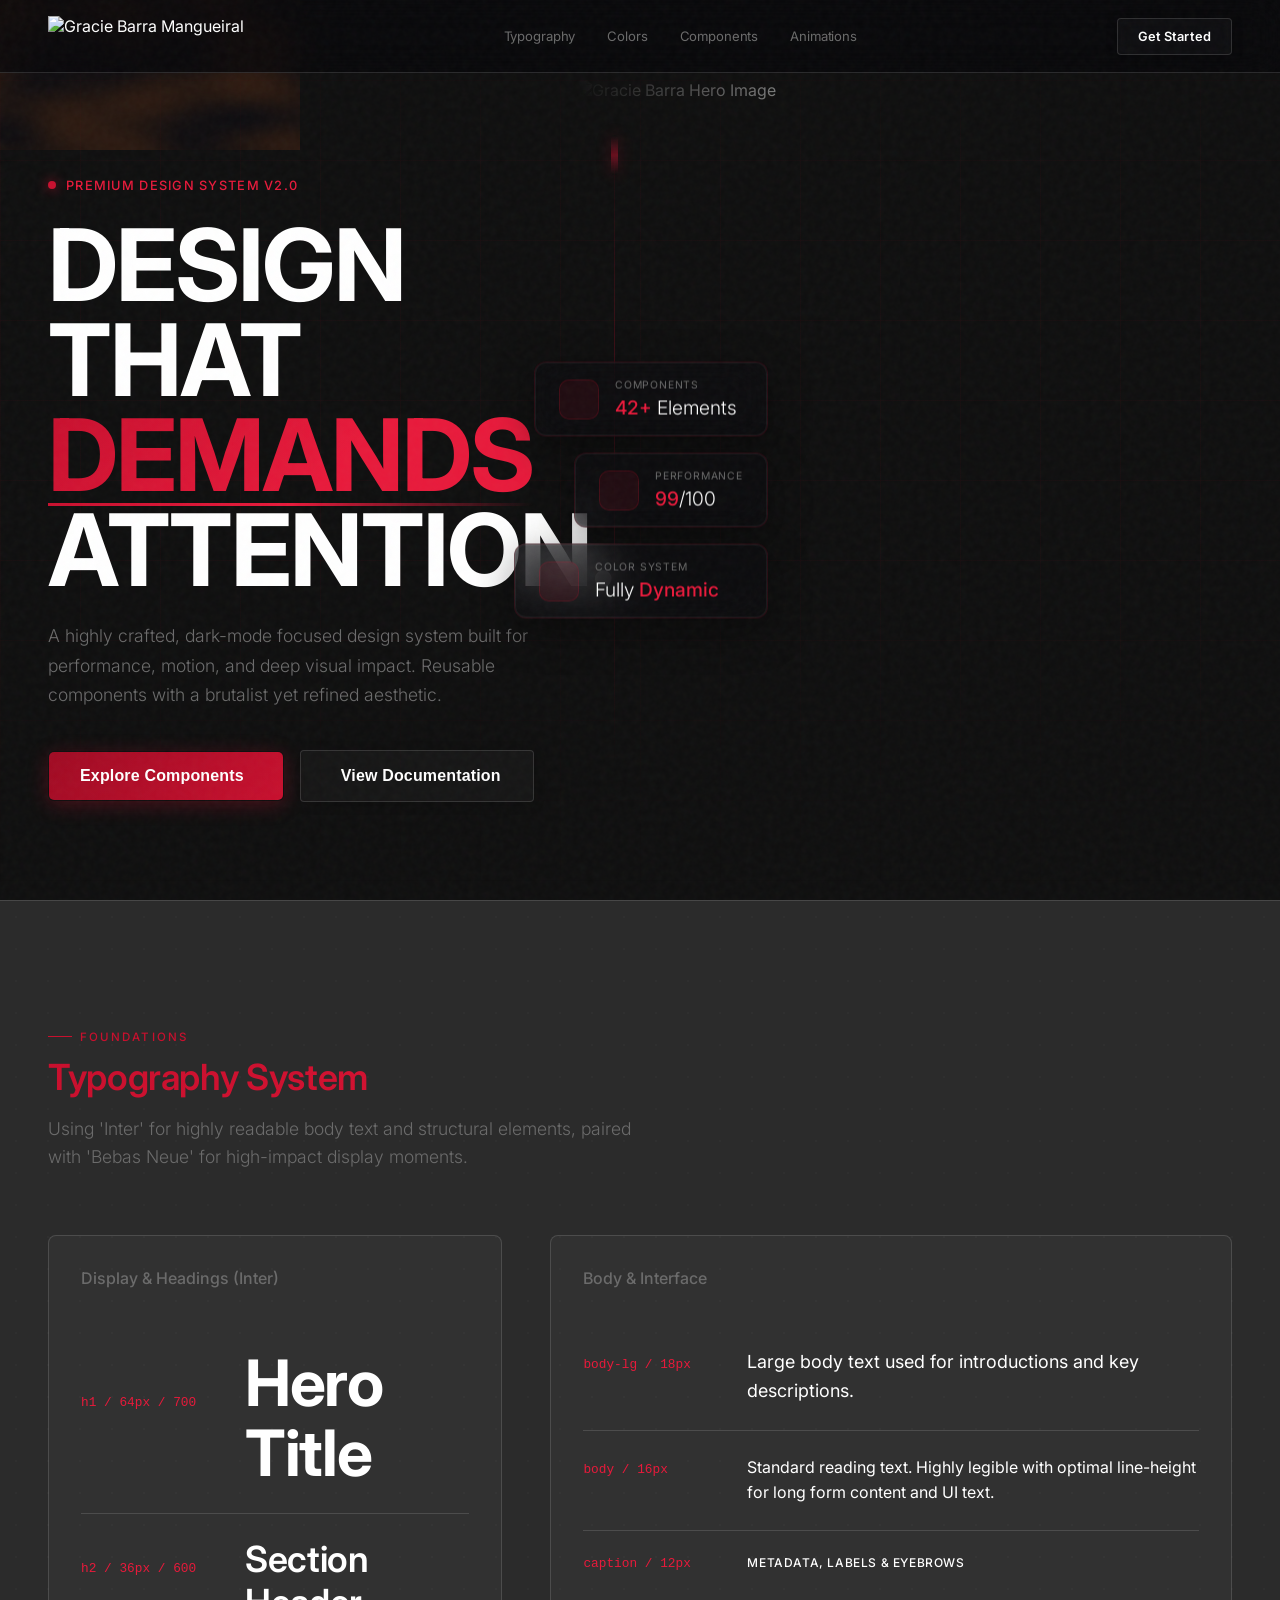
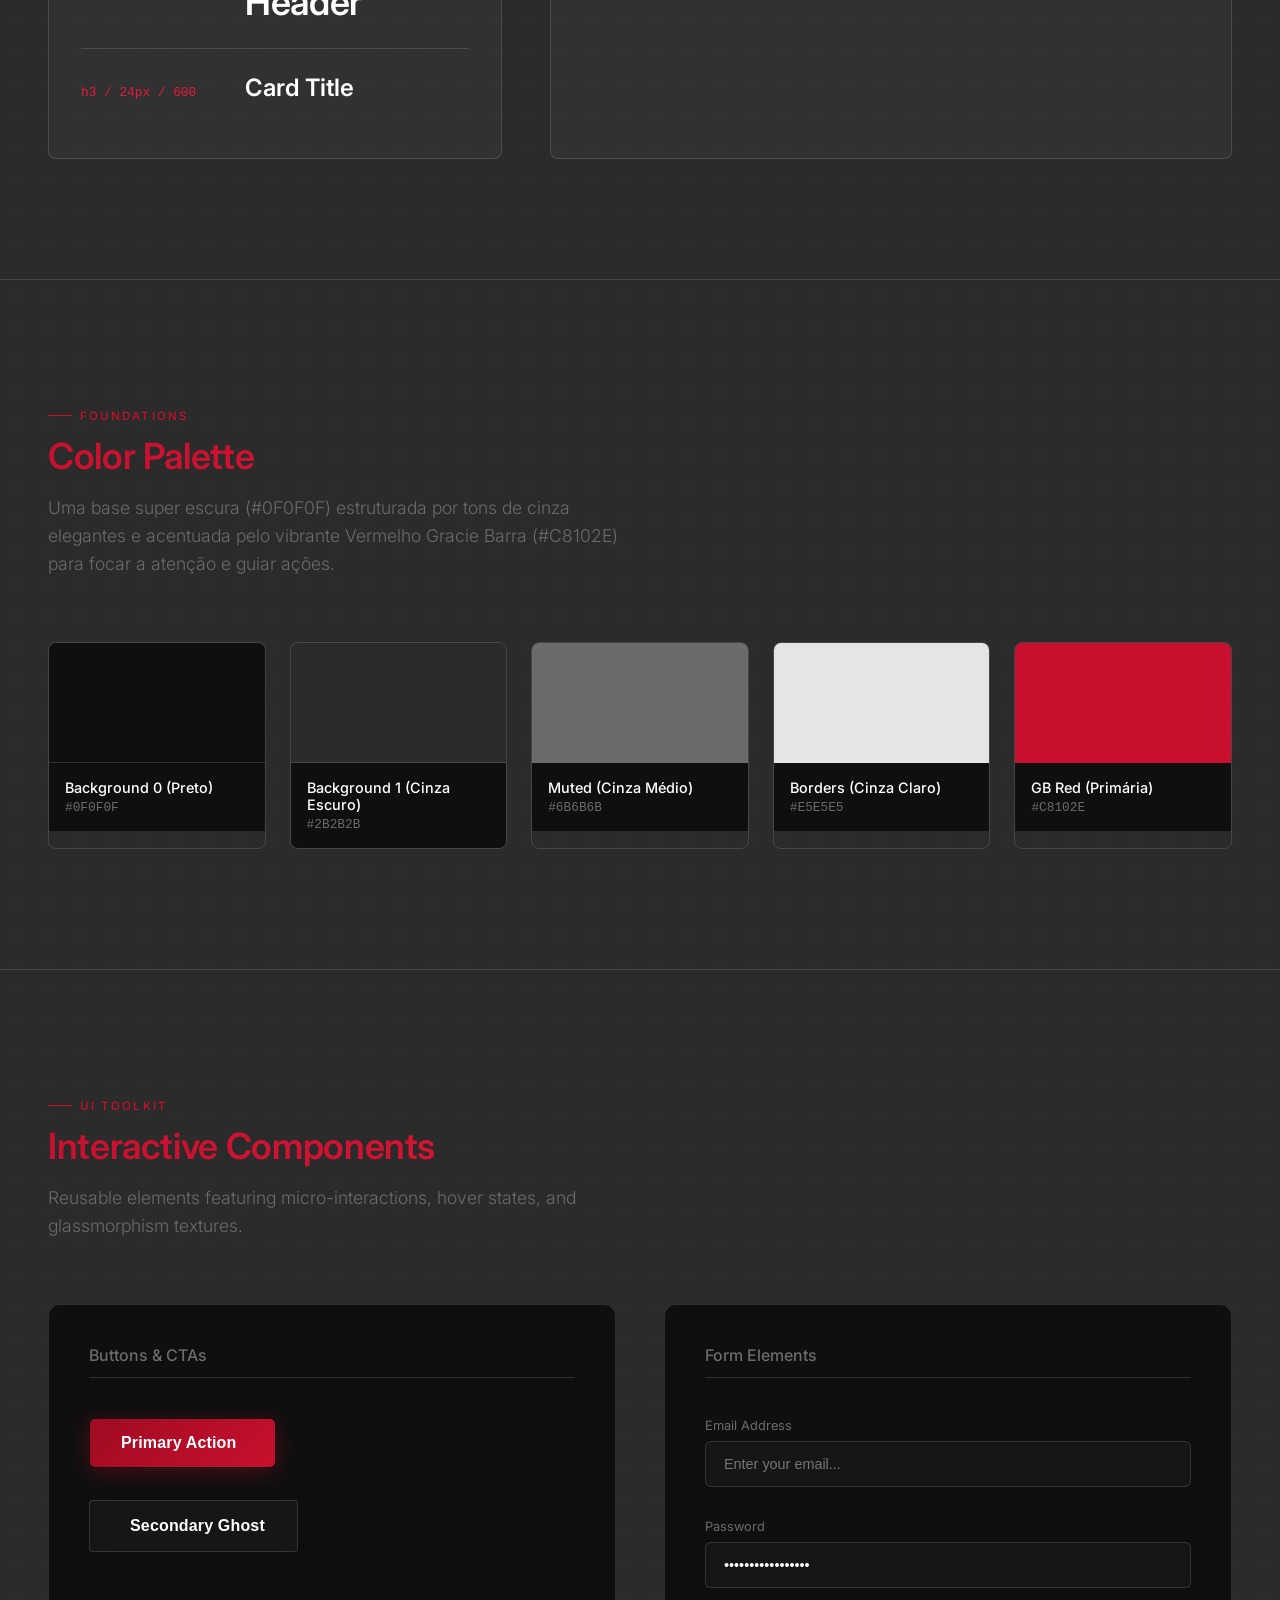
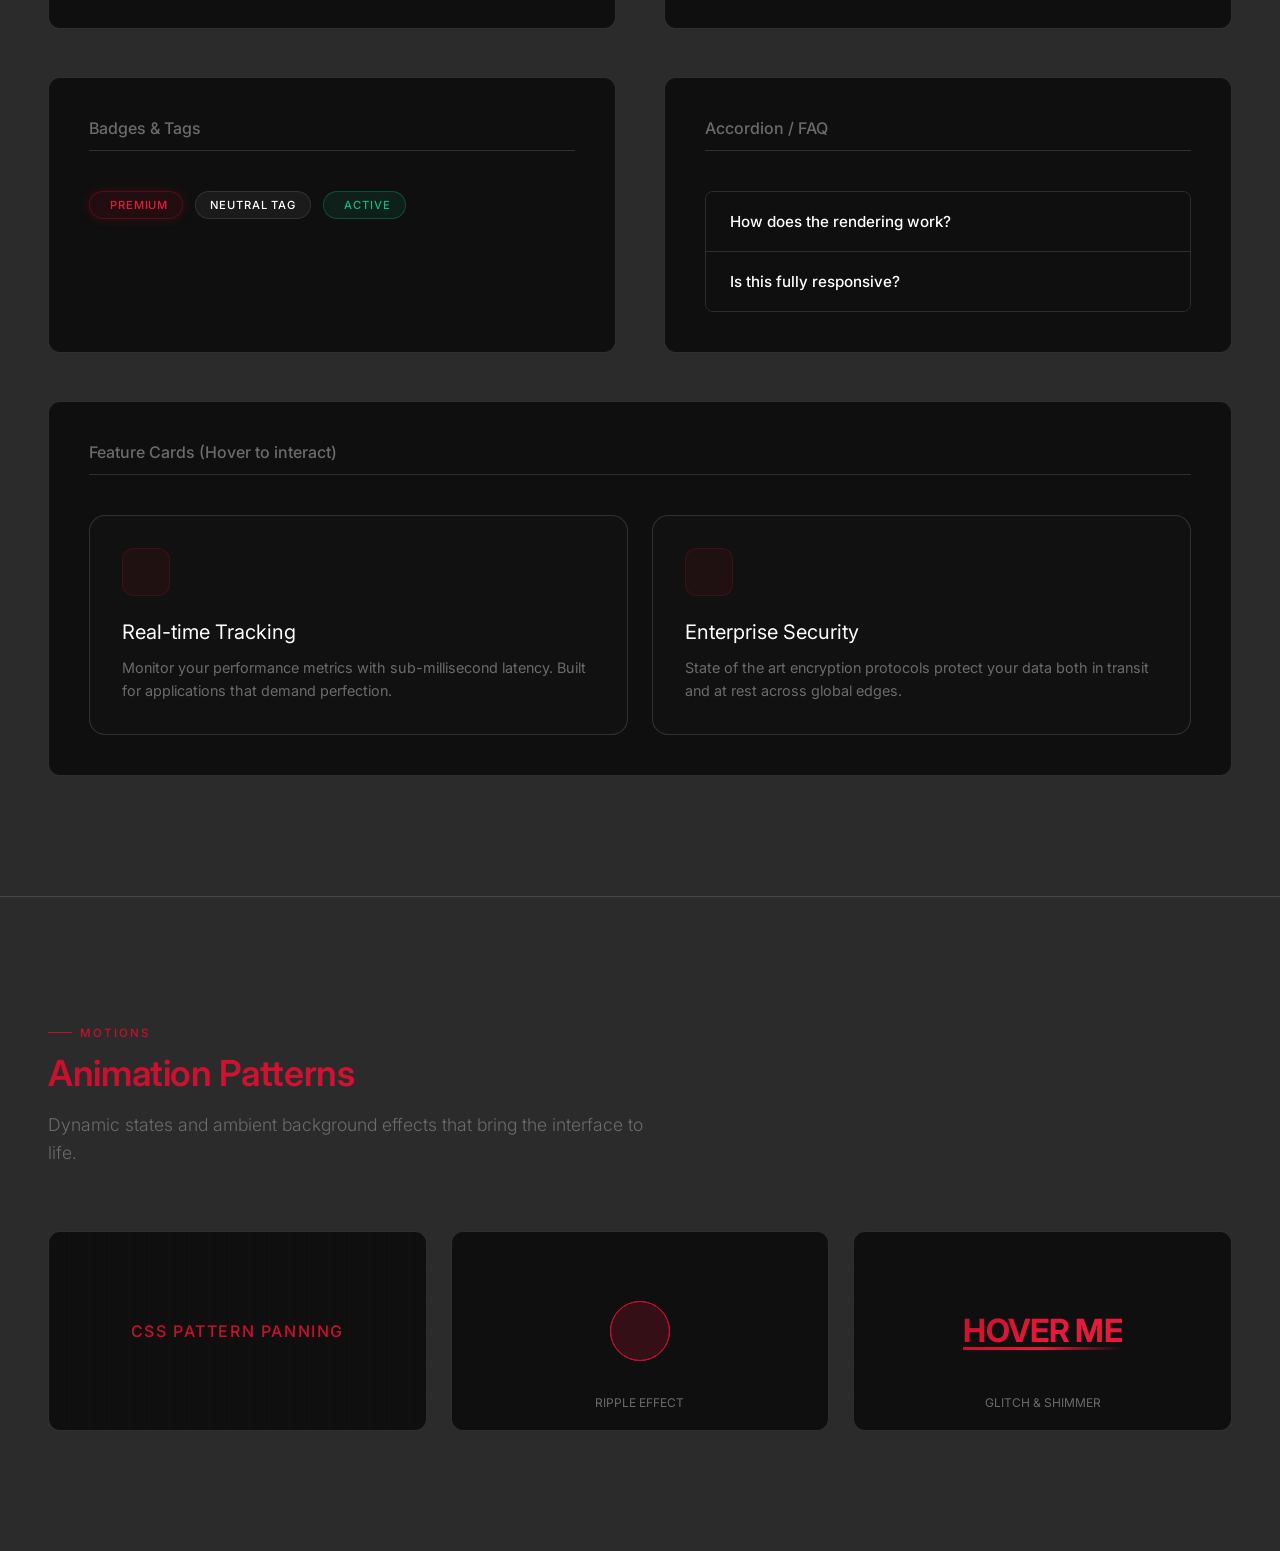
==== styleguide.html @ e34d4791 "subindo site gb" ====
<!DOCTYPE html>
<html lang="pt-BR">
<head>
  <meta charset="UTF-8">
  <meta name="viewport" content="width=device-width, initial-scale=1.0">
  <title>Aura Design System | Styleguide</title>
  
  <!-- Fonts -->
  <link rel="preconnect" href="https://fonts.googleapis.com">
  <link rel="preconnect" href="https://fonts.gstatic.com" crossorigin>
  <link href="https://fonts.googleapis.com/css2?family=Bebas+Neue&family=Inter:wght@200;300;400;500;600;700&display=swap" rel="stylesheet">
  
  <!-- Icons -->
  <script src="https://code.iconify.design/iconify-icon/1.0.7/iconify-icon.min.js"></script>

  <style>
    /* ─── Reset & Base ─────────────────────────────────────────── */
    *, *::before, *::after { box-sizing: border-box; margin: 0; padding: 0; }
    
    :root {
      /* Core Backgrounds */
      --bg-0: #0F0F0F;
      --bg-1: #2B2B2B;
      --bg-2: #1A1A1A;
      
      /* Primary Brand (Gracie Barra Red) */
      --primary: #C8102E;
      --primary-light: #E81A3B;
      --primary-dark: #A00B23;
      
      /* Accents */
      --blue: #3B82F6;
      --emerald: #10b981;
      --red: #C8102E;
      
      /* Typography */
      --text: #FFFFFF;
      --muted: #6B6B6B;
      
      /* UI Elements */
      --glass: rgba(255,255,255,0.03);
      --border-p: rgba(200,16,46,0.25);
      --border-s: rgba(229, 229, 229, 0.15);
      --grey-light: #E5E5E5;
    }

    html { scroll-behavior: smooth; }
    
    body {
      font-family: 'Inter', system-ui, -apple-system, sans-serif;
      background: var(--bg-0);
      color: var(--text);
      overflow-x: hidden;
      -webkit-font-smoothing: antialiased;
    }
    
    a { color: inherit; text-decoration: none; }
    ul { list-style: none; }
    img { display: block; max-width: 100%; }

    /* ─── Grain & Mesh Overlay ─────────────────────────────────────────── */
    body::before {
      content: '';
      position: fixed;
      inset: 0;
      pointer-events: none;
      z-index: 9999;
      opacity: 0.035;
      background-image: url("data:image/svg+xml,%3Csvg viewBox='0 0 200 200' xmlns='http://www.w3.org/2000/svg'%3E%3Cfilter id='noiseFilter'%3E%3CfeTurbulence type='fractalNoise' baseFrequency='0.65' numOctaves='3' stitchTiles='stitch'/%3E%3C/filter%3E%3Crect width='100%25' height='100%25' filter='url(%23noiseFilter)'/%3E%3C/svg%3E");
    }

    .mesh-bg {
      position: fixed;
      inset: 0;
      z-index: -1;
      background:
        radial-gradient(ellipse 80% 60% at 70% 40%, rgba(200,16,46,0.08) 0%, transparent 60%),
        radial-gradient(ellipse 60% 50% at 20% 70%, rgba(234,88,12,0.06) 0%, transparent 55%);
      background-size: 400% 400%;
      animation: meshDrift 25s ease-in-out infinite;
    }

    @keyframes meshDrift {
      0%   { background-position: 0% 50%, 100% 0%; }
      33%  { background-position: 50% 0%, 0% 100%; }
      66%  { background-position: 100% 50%, 50% 0%; }
      100% { background-position: 0% 50%, 100% 0%; }
    }

    /* ─── Scroll Reveal Animations ─────────────────────────────────────────── */
    @keyframes animationIn {
      0% { opacity: 0; transform: translateY(30px); filter: blur(10px); }
      100% { opacity: 1; transform: translateY(0); filter: blur(0px); }
    }
    @keyframes animationInLeft {
      0% { opacity: 0; transform: translateX(-40px); filter: blur(10px); }
      100% { opacity: 1; transform: translateX(0); filter: blur(0px); }
    }
    @keyframes animationInRight {
      0% { opacity: 0; transform: translateX(40px); filter: blur(10px); }
      100% { opacity: 1; transform: translateX(0); filter: blur(0px); }
    }

    .reveal { opacity: 0; }
    .reveal.visible { animation: animationIn 0.8s cubic-bezier(0.16, 1, 0.3, 1) forwards; }
    
    .reveal-left { opacity: 0; }
    .reveal-left.visible { animation: animationInLeft 0.8s cubic-bezier(0.16, 1, 0.3, 1) forwards; }
    
    .reveal-right { opacity: 0; }
    .reveal-right.visible { animation: animationInRight 0.8s cubic-bezier(0.16, 1, 0.3, 1) forwards; }

    .stagger-up .reveal-child { opacity: 0; }
    .stagger-up.visible .reveal-child { animation: animationIn 0.8s cubic-bezier(0.16, 1, 0.3, 1) forwards; }
    .stagger-up.visible .reveal-child:nth-child(1) { animation-delay: 0.1s; }
    .stagger-up.visible .reveal-child:nth-child(2) { animation-delay: 0.2s; }
    .stagger-up.visible .reveal-child:nth-child(3) { animation-delay: 0.3s; }
    .stagger-up.visible .reveal-child:nth-child(4) { animation-delay: 0.4s; }
    .stagger-up.visible .reveal-child:nth-child(5) { animation-delay: 0.5s; }

    /* ─── Typography Utils ────────────────────────────────────── */
    .text-grad {
      background: linear-gradient(135deg, var(--primary) 0%, var(--primary-light) 100%);
      -webkit-background-clip: text;
      -webkit-text-fill-color: transparent;
      background-clip: text;
    }
    
    .section-label {
      font-size: 0.72rem;
      letter-spacing: 0.18em;
      text-transform: uppercase;
      color: var(--primary);
      font-weight: 500;
      margin-bottom: 12px;
      display: inline-flex;
      align-items: center;
      gap: 8px;
    }
    
    .section-label::before {
      content: '';
      width: 24px;
      height: 1px;
      background: var(--primary);
    }

    /* ─── Navigation ────────────────────────────────────────────────────── */
    nav {
      position: fixed;
      top: 0; left: 0; right: 0;
      z-index: 1000;
      display: flex;
      align-items: center;
      justify-content: space-between;
      padding: 16px 48px;
      background: rgba(8,8,10,0.72);
      backdrop-filter: blur(16px);
      -webkit-backdrop-filter: blur(16px);
      border-bottom: 1px solid var(--border-s);
      transition: background 0.3s;
    }
    
    .nav-logo { display: inline-flex; align-items: center; gap: 8px; }
    .logo-text {
      font-family: 'Bebas Neue', sans-serif;
      font-weight: 400;
      letter-spacing: 0.12em;
      color: var(--text);
      line-height: 1;
      font-size: 1.5rem;
      position: relative;
    }
    .logo-text::after {
      content: '';
      position: absolute;
      bottom: -3px; left: 0;
      width: 100%; height: 2.5px;
      border-radius: 2px;
      background: linear-gradient(90deg, var(--primary), var(--primary-light));
    }
    
    .nav-links { display: flex; align-items: center; gap: 32px; }
    .nav-links a {
      font-size: 0.82rem; font-weight: 400; color: var(--muted);
      letter-spacing: -0.01em; transition: color 0.2s;
    }
    .nav-links a:hover { color: var(--text); }

    /* ─── Glitch Effect & Text Reveals ─────────────────────────────────────────── */
    @keyframes glitch-r {
      0%, 90%, 100% { text-shadow: none; }
      91% { text-shadow: -3px 0 rgba(200,16,46,0.9), 3px 0 rgba(200,16,46,0.7); }
      93% { text-shadow: 3px 0 rgba(200,16,46,0.9), -3px 0 rgba(200,16,46,0.7); }
      95% { text-shadow: -2px 0 rgba(232,26,59,0.8), 2px 0 rgba(234,88,12,0.8); }
      97% { text-shadow: none; }
    }
    .glitch-text:hover { animation: glitch-r 0.6s steps(1) forwards; }
    
    @keyframes textSlide {
      0% { transform: translateY(110%); opacity: 0; }
      100% { transform: translateY(0); opacity: 1; }
    }
    .text-clip-anim { overflow: hidden; display: inline-flex; flex-direction: column; }
    .text-clip-anim > span {
      display: inline-block;
      animation: textSlide 0.9s cubic-bezier(0.16, 1, 0.3, 1) forwards;
      opacity: 0;
    }
    .text-clip-anim > span:nth-child(1) { animation-delay: 0.1s; }
    .text-clip-anim > span:nth-child(2) { animation-delay: 0.2s; }
    .text-clip-anim > span:nth-child(3) { animation-delay: 0.3s; }


    /* ─── Hero Section ────────────────────────────────────────── */
    #hero {
      position: relative;
      height: 100vh;
      display: flex;
      flex-direction: column;
      overflow: hidden;
      padding-top: 80px;
    }

    .hero-grid-lines {
      position: absolute;
      inset: 0;
      z-index: 0;
      background-image:
        linear-gradient(rgba(200,16,46,0.04) 1px, transparent 1px),
        linear-gradient(90deg, rgba(200,16,46,0.04) 1px, transparent 1px);
      background-size: 80px 80px;
      mask-image: linear-gradient(to bottom, transparent 0%, black 20%, black 60%, transparent 100%);
      -webkit-mask-image: linear-gradient(to bottom, transparent 0%, black 20%, black 60%, transparent 100%);
    }

    .hero-accent-line {
      position: absolute;
      left: 48%; top: 15%; bottom: 15%;
      width: 1px; z-index: 1;
      background: linear-gradient(to bottom, transparent, rgba(200,16,46,0.4), rgba(232,26,59,0.2), transparent);
      opacity: 0.6;
    }
    .hero-accent-line::before {
      content: ''; position: absolute;
      top: 0; left: -3px; width: 7px; height: 40px;
      background: linear-gradient(to bottom, transparent, rgba(200,16,46,0.8), transparent);
      border-radius: 4px;
      animation: accentPulse 4s ease-in-out infinite;
      box-shadow: 0 0 16px rgba(200,16,46,0.4);
    }
    @keyframes accentPulse {
      0%, 100% { top: 0%; opacity: 0; }
      10%, 90% { opacity: 1; }
      100% { top: 100%; opacity: 0; }
    }

    .hero-split {
      position: relative; z-index: 1;
      flex: 1; display: flex;
      align-items: center; justify-content: space-between;
      padding: 0 48px;
    }

    .hero-left {
      max-width: 50%;
      display: flex; flex-direction: column;
      gap: 24px;
    }

    .hero-eyebrow {
      display: flex; align-items: center; gap: 10px;
      font-size: 0.8rem; color: var(--primary-light);
      letter-spacing: 0.1em; text-transform: uppercase;
      font-weight: 500;
    }
    
    .pulse-dot {
      width: 8px; height: 8px; border-radius: 50%;
      background: var(--primary);
      box-shadow: 0 0 12px rgba(200,16,46,0.8);
      animation: pulse-dot-anim 2s ease-in-out infinite;
    }
    @keyframes pulse-dot-anim {
      0%, 100% { box-shadow: 0 0 8px rgba(200,16,46,0.6); transform: scale(1); }
      50% { box-shadow: 0 0 20px rgba(200,16,46,1); transform: scale(1.2); }
    }

    .hero-headline {
      font-size: clamp(64px, 8vw, 100px);
      font-weight: 700; letter-spacing: -0.02em;
      line-height: 0.95; text-transform: uppercase;
    }
    
    .hero-headline .highlight {
      display: inline-block;
      position: relative;
      background: linear-gradient(135deg, var(--primary) 0%, var(--primary-light) 60%, var(--primary-light) 100%);
      -webkit-background-clip: text; -webkit-text-fill-color: transparent;
    }
    
    .hero-headline .highlight::after {
      content: ''; position: absolute;
      bottom: -4px; left: 0; width: 100%; height: 3px;
      background: linear-gradient(90deg, var(--primary), var(--primary-light), transparent);
      animation: underlineShimmer 3s ease-in-out infinite;
    }
    
    @keyframes underlineShimmer {
      0%, 100% { opacity: 0.4; transform: scaleX(0.7); transform-origin: left; }
      50% { opacity: 1; transform: scaleX(1); transform-origin: left; }
    }

    .hero-desc {
      font-size: 1.1rem; line-height: 1.7; color: var(--muted);
      font-weight: 300; max-width: 480px;
    }

    .hero-actions { display: flex; align-items: center; gap: 16px; margin-top: 16px; }

    /* ─── Buttons ────────────────────────────────────────── */
    @keyframes spin { 100% { transform: translate(-50%, -50%) rotate(360deg); } }
    
    .btn-primary {
      position: relative; display: inline-flex; align-items: center; gap: 8px;
      padding: 16px 32px; font-size: 16px; font-weight: 600;
      letter-spacing: 0.01em; cursor: pointer; border: none; color: #fff;
      background: transparent;
      overflow: hidden; border-radius: 6px;
      box-shadow: 0 4px 20px rgba(200,16,46,0.3);
      transition: box-shadow 0.3s, transform 0.3s;
      z-index: 1;
    }
    .btn-primary::before {
      content: ''; position: absolute; left: 50%; top: 50%;
      width: 300%; height: 300%;
      background: conic-gradient(from 0deg, transparent 0 340deg, var(--text) 360deg);
      animation: spin 2s linear infinite;
      transform-origin: center;
      transform: translate(-50%, -50%);
      z-index: -2;
      opacity: 0; transition: opacity 0.3s;
    }
    .btn-primary::after {
      content: ''; position: absolute; inset: 1px;
      background: linear-gradient(135deg, var(--primary-dark), var(--primary));
      border-radius: 5px; z-index: -1;
    }
    .btn-primary:hover {
      box-shadow: 0 8px 32px rgba(200,16,46,0.45), 0 0 0 1px rgba(232,26,59,0.3);
      transform: translateY(-2px);
    }
    .btn-primary:hover::before { opacity: 0.8; }
    
    .btn-primary .btn-text { position: relative; z-index: 1; }
    .btn-primary:hover .btn-text { animation: glitch-r 0.5s steps(1) forwards; }
    
    .btn-primary iconify-icon { position: relative; z-index: 1; transition: transform 0.3s; }
    .btn-primary:hover iconify-icon { transform: translateX(4px); }

    .btn-ghost {
      display: inline-flex; align-items: center; gap: 8px;
      padding: 16px 32px; font-size: 16px; font-weight: 600;
      letter-spacing: 0.01em; color: var(--text); background: rgba(255,255,255,0.03);
      border: 1px solid var(--border-s); border-radius: 4px;
      cursor: pointer; transition: all 0.3s;
      backdrop-filter: blur(8px); -webkit-backdrop-filter: blur(8px);
      box-shadow: 0 2px 12px rgba(0,0,0,0.2);
    }
    .btn-ghost:hover {
      color: var(--text); border-color: rgba(200,16,46,0.3);
      box-shadow: 0 4px 24px rgba(200,16,46,0.1), 0 0 0 1px rgba(200,16,46,0.1);
      background: rgba(200,16,46,0.05);
      transform: translateY(-2px);
    }

    /* ─── Hero Visuals ────────────────────────────────────────── */
    .hero-right {
      position: absolute; right: 0; top: 0; bottom: 0;
      width: 55%; z-index: 0;
      mask-image: linear-gradient(to right, transparent 0%, black 40%);
      -webkit-mask-image: linear-gradient(to right, transparent 0%, black 40%);
    }
    .hero-right img {
      width: 100%; height: 100%; object-fit: cover;
      filter: saturate(0.8) contrast(1.1) brightness(0.9);
      opacity: 0.7;
    }

    .hero-float-metrics {
      position: absolute; z-index: 2; right: 40%; top: 50%;
      transform: translateY(-50%); display: flex; flex-direction: column; gap: 16px;
    }

    .hero-metric {
      padding: 16px 24px;
      background: rgba(12,12,16,0.6);
      backdrop-filter: blur(24px); -webkit-backdrop-filter: blur(24px);
      border: 1px solid rgba(200,16,46,0.15); border-radius: 12px;
      display: flex; align-items: center; gap: 16px;
      box-shadow: 0 12px 40px rgba(0,0,0,0.4), inset 0 0 0 1px rgba(255,255,255,0.05);
      animation: floatMetric 6s ease-in-out infinite;
    }
    .hero-metric:nth-child(2) { animation-delay: -2s; margin-left: 40px; }
    .hero-metric:nth-child(3) { animation-delay: -4s; margin-left: -20px; }

    @keyframes floatMetric {
      0%, 100% { transform: translateY(0); }
      50% { transform: translateY(-10px); }
    }

    .hero-metric-icon {
      width: 40px; height: 40px; border-radius: 10px;
      background: rgba(200,16,46,0.1); border: 1px solid rgba(200,16,46,0.2);
      display: flex; align-items: center; justify-content: center;
      color: var(--primary); font-size: 20px;
    }
    .hero-metric-label {
      font-size: 0.65rem; color: var(--muted);
      letter-spacing: 0.08em; text-transform: uppercase; margin-bottom: 4px;
    }
    .hero-metric-value { font-size: 1.2rem; font-weight: 300; color: var(--text); }
    .hero-metric-value span { color: var(--primary-light); font-weight: 500; }

    /* ─── Generic Sections ────────────────────────────────────────── */
    .sg-section {
      padding: 120px 48px;
      position: relative;
      border-top: 1px solid var(--border-s);
      background: var(--bg-1);
    }
    
    .sg-section::before {
      content: ''; position: absolute; inset: 0;
      background-image: radial-gradient(circle, rgba(255,255,255,0.02) 1px, transparent 1px);
      background-size: 32px 32px; pointer-events: none;
    }

    .sg-section-header { margin-bottom: 64px; }
    .sg-title {
      font-size: clamp(28px, 4vw, 36px); font-weight: 600;
      letter-spacing: -0.01em; line-height: 1.2; margin-bottom: 16px;
    }
    .sg-desc {
      font-size: 1.1rem; color: var(--muted); font-weight: 300;
      max-width: 600px; line-height: 1.6;
    }

    /* ─── Typography ────────────────────────────────────────── */
    .typo-grid {
      display: grid; grid-template-columns: 1fr 1.5fr; gap: 48px;
    }
    .typo-sample {
      padding: 32px; background: var(--glass);
      border: 1px solid var(--border-s); border-radius: 8px;
    }
    .typo-row {
      display: flex; align-items: baseline; gap: 24px;
      padding: 24px 0; border-bottom: 1px solid var(--border-s);
    }
    .typo-row:last-child { border-bottom: none; }
    .typo-label {
      font-family: monospace; font-size: 0.8rem;
      color: var(--primary-light); width: 140px; flex-shrink: 0;
    }
    .typo-value.h1 { font-size: 64px; font-weight: 700; letter-spacing: -0.02em; line-height: 1.1; }
    .typo-value.h2 { font-size: 36px; font-weight: 600; letter-spacing: -0.01em; line-height: 1.2; }
    .typo-value.h3 { font-size: 24px; font-weight: 600; }
    .typo-value.body-lg { font-size: 18px; font-weight: 400; line-height: 1.6; }
    .typo-value.body { font-size: 16px; font-weight: 400; line-height: 1.6; }
    .typo-value.caption { font-size: 12px; font-weight: 500; letter-spacing: 0.05em; text-transform: uppercase; }

    /* ─── Color System ────────────────────────────────────────── */
    .color-grid {
      display: grid; grid-template-columns: repeat(auto-fit, minmax(200px, 1fr)); gap: 24px;
    }
    .color-card {
      border-radius: 8px; overflow: hidden; border: 1px solid var(--border-s);
      transition: transform 0.3s, box-shadow 0.3s;
    }
    .color-card:hover { transform: translateY(-5px); box-shadow: 0 12px 30px rgba(0,0,0,0.5); }
    
    .color-swatch { height: 120px; width: 100%; position: relative; }
    .color-info { padding: 16px; background: var(--bg-0); }
    .color-name { font-weight: 500; font-size: 0.9rem; margin-bottom: 4px; }
    .color-hex { font-family: monospace; font-size: 0.8rem; color: var(--muted); }
    
    .swatch-primary { background: var(--primary); }
    .swatch-primary-light { background: var(--primary-light); }
    .swatch-primary-light { background: var(--primary-light); }
    .swatch-bg0 { background: var(--bg-0); border-bottom: 1px solid var(--border-s); }
    .swatch-bg1 { background: var(--bg-1); border-bottom: 1px solid var(--border-s); }
    .swatch-muted { background: var(--muted); }

    /* ─── UI Components ────────────────────────────────────────── */
    .comp-grid {
      display: grid; grid-template-columns: 1fr 1fr; gap: 48px;
    }
    .comp-box {
      padding: 40px; background: var(--bg-0);
      border: 1px solid var(--border-s); border-radius: 12px;
      display: flex; flex-direction: column; gap: 32px;
      align-items: flex-start;
      box-shadow: inset 0 0 60px rgba(255,255,255,0.01);
    }
    
    .comp-title {
      font-size: 1rem; font-weight: 500; color: var(--muted);
      border-bottom: 1px solid var(--border-s); padding-bottom: 12px;
      width: 100%; margin-bottom: 8px;
    }

    /* Form Inputs */
    .input-group { width: 100%; display: flex; flex-direction: column; gap: 8px; }
    .input-label { font-size: 0.8rem; color: var(--muted); }
    .input-field {
      width: 100%; padding: 14px 18px; font-size: 0.9rem;
      background: rgba(255,255,255,0.03); border: 1px solid var(--border-s);
      color: var(--text); border-radius: 6px; outline: none; transition: all 0.3s;
    }
    .input-field:focus {
      border-color: rgba(200,16,46,0.5);
      box-shadow: 0 0 0 3px rgba(200,16,46,0.15);
      background: rgba(255,255,255,0.06);
    }

    /* Badges */
    .badges-row { display: flex; gap: 12px; flex-wrap: wrap; }
    .badge {
      display: inline-flex; align-items: center; gap: 6px;
      font-size: 0.7rem; font-weight: 500; letter-spacing: 0.08em;
      text-transform: uppercase; padding: 6px 14px; border-radius: 999px;
      backdrop-filter: blur(8px); -webkit-backdrop-filter: blur(8px);
    }
    .badge-primary {
      color: var(--primary-light); background: rgba(200,16,46,0.1);
      border: 1px solid rgba(200,16,46,0.3);
      box-shadow: 0 0 12px rgba(200,16,46,0.2);
    }
    .badge-secondary {
      color: var(--text); background: rgba(255,255,255,0.05);
      border: 1px solid rgba(255,255,255,0.1);
    }
    .badge-success {
      color: var(--emerald); background: rgba(16,185,129,0.1);
      border: 1px solid rgba(16,185,129,0.3);
    }

    /* Cards - Flashlight Effect */
    .feature-card {
      padding: 32px; background: rgba(255, 255, 255, 0.01);
      border: 1px solid var(--border-s); border-radius: 16px;
      transition: all 0.4s cubic-bezier(0.4, 0, 0.2, 1);
      position: relative; overflow: hidden; width: 100%;
    }
    .feature-card::before {
      content: ''; position: absolute; inset: 0;
      background: radial-gradient(
        600px circle at var(--mouse-x, 50%) var(--mouse-y, 50%),
        rgba(200, 16, 46, 0.12),
        transparent 40%
      );
      opacity: 0; transition: opacity 0.5s; pointer-events: none; z-index: 0;
    }
    .feature-card:hover {
      transform: translateY(-4px); border-color: rgba(200,16,46,0.3);
      box-shadow: 0 16px 40px rgba(0,0,0,0.3), 0 0 0 1px rgba(200,16,46,0.1);
    }
    .feature-card:hover::before { opacity: 1; }
    
    .feature-icon {
      width: 48px; height: 48px; border-radius: 12px;
      background: rgba(200,16,46,0.08); border: 1px solid rgba(200,16,46,0.2);
      display: flex; align-items: center; justify-content: center;
      color: var(--primary); font-size: 24px; margin-bottom: 24px;
      position: relative; z-index: 1;
    }
    .feature-card h3 { font-size: 1.25rem; font-weight: 400; margin-bottom: 12px; position: relative; z-index: 1;}
    .feature-card p { font-size: 0.9rem; color: var(--muted); line-height: 1.6; position: relative; z-index: 1;}

    /* Modals / Accordions */
    .accordion { width: 100%; border: 1px solid var(--border-s); border-radius: 8px; overflow: hidden; }
    .acc-item { border-bottom: 1px solid var(--border-s); background: var(--bg-0); transition: background 0.3s; }
    .acc-item:last-child { border-bottom: none; }
    .acc-header {
      padding: 20px 24px; display: flex; justify-content: space-between; align-items: center;
      cursor: pointer; font-weight: 500; font-size: 0.95rem; user-select: none;
    }
    .acc-header:hover { background: rgba(255,255,255,0.02); }
    .acc-icon { color: var(--primary); transition: transform 0.3s; }
    .acc-item.open .acc-icon { transform: rotate(180deg); }
    .acc-content {
      max-height: 0; overflow: hidden; transition: max-height 0.4s ease;
      background: rgba(255,255,255,0.01);
    }
    .acc-item.open .acc-content { max-height: 200px; }
    .acc-inner { padding: 0 24px 24px; font-size: 0.85rem; color: var(--muted); line-height: 1.6; }

    /* Interactive Backgrounds & Animations Block */
    .anim-showcase {
      display: grid; grid-template-columns: repeat(auto-fit, minmax(250px, 1fr)); gap: 24px;
    }
    .anim-box {
      height: 200px; border-radius: 12px; border: 1px solid var(--border-s);
      display: flex; align-items: center; justify-content: center; flex-direction: column; gap: 16px;
      position: relative; overflow: hidden; background: var(--bg-0);
    }
    
    .bg-wave {
      background-image: repeating-linear-gradient(90deg, rgba(200,16,46,0.05) 0px, rgba(200,16,46,0.05) 1px, transparent 1px, transparent 20px);
      background-size: 40px 100%;
      animation: panLeft 4s linear infinite;
    }
    @keyframes panLeft { from { background-position: 0 0; } to { background-position: -40px 0; } }

    .pulse-ring {
      width: 60px; height: 60px; border-radius: 50%;
      background: rgba(200,16,46,0.2);
      position: relative;
    }
    .pulse-ring::before, .pulse-ring::after {
      content: ''; position: absolute; inset: 0; border-radius: 50%;
      border: 1px solid var(--primary); animation: ripple 2s linear infinite;
    }
    .pulse-ring::after { animation-delay: 1s; }
    
    @keyframes ripple {
      0% { transform: scale(1); opacity: 1; }
      100% { transform: scale(2.5); opacity: 0; }
    }

  </style>
</head>
<body>

  <div class="mesh-bg"></div>

  <!-- ─── NAVIGATION ─── -->
  <nav id="main-nav">
    <a href="#">
      <img src="assets/img/logo-svg.svg" alt="Gracie Barra Mangueiral" style="height: 40px; width: auto;">
    </a>
    <div class="nav-links">
      <a href="#typography">Typography</a>
      <a href="#colors">Colors</a>
      <a href="#components">Components</a>
      <a href="#animations">Animations</a>
    </div>
    <div class="nav-cta">
      <a class="btn-ghost" style="padding: 10px 20px; font-size: 0.8rem;" href="#download">Get Started</a>
    </div>
  </nav>

  <!-- ─── HERO SECTION (PRIMEIRA DOBRA) ─── -->
  <section id="hero">
    <canvas id="hero-webgl" style="position: absolute; inset: 0; pointer-events: none; z-index:0;"></canvas>
    <div class="hero-grid-lines"></div>
    <div class="hero-accent-line"></div>
    
    <div class="hero-split">
      <div class="hero-left stagger-up reveal">
        <div class="hero-eyebrow reveal-child">
          <div class="pulse-dot"></div>
          Premium Design System v2.0
        </div>
        
        <h1 class="hero-headline reveal-child text-clip-anim">
          <span>Design that</span>
          <span><span class="highlight glitch-text">Demands</span></span>
          <span>Attention.</span>
        </h1>
        
        <p class="hero-desc reveal-child">
          A highly crafted, dark-mode focused design system built for performance, motion, and deep visual impact. Reusable components with a brutalist yet refined aesthetic.
        </p>
        
        <div class="hero-actions reveal-child">
          <button class="btn-primary">
            <span class="btn-text">Explore Components</span>
            <iconify-icon icon="lucide:arrow-right"></iconify-icon>
          </button>
          <button class="btn-ghost">
            <iconify-icon icon="lucide:github"></iconify-icon>
            View Documentation
          </button>
        </div>
      </div>

      <div class="hero-right reveal-right">
        <!-- Imagem abstrata dark mode / tech -->
        <img src="assets/img/img-mulher-jj.png" alt="Gracie Barra Hero Image">
      </div>

      <!-- Floating HUD Metrics -->
      <div class="hero-float-metrics">
        <div class="hero-metric">
          <div class="hero-metric-icon"><iconify-icon icon="lucide:layers"></iconify-icon></div>
          <div>
            <div class="hero-metric-label">Components</div>
            <div class="hero-metric-value"><span>42+</span> Elements</div>
          </div>
        </div>
        <div class="hero-metric">
          <div class="hero-metric-icon"><iconify-icon icon="lucide:zap"></iconify-icon></div>
          <div>
            <div class="hero-metric-label">Performance</div>
            <div class="hero-metric-value"><span>99</span>/100</div>
          </div>
        </div>
        <div class="hero-metric">
          <div class="hero-metric-icon"><iconify-icon icon="lucide:palette"></iconify-icon></div>
          <div>
            <div class="hero-metric-label">Color System</div>
            <div class="hero-metric-value">Fully <span>Dynamic</span></div>
          </div>
        </div>
      </div>
    </div>
  </section>

  <!-- ─── TYPOGRAPHY ─── -->
  <section id="typography" class="sg-section">
    <div class="sg-section-header reveal">
      <span class="section-label">Foundations</span>
      <h2 class="sg-title text-grad">Typography System</h2>
      <p class="sg-desc">Using 'Inter' for highly readable body text and structural elements, paired with 'Bebas Neue' for high-impact display moments.</p>
    </div>

    <div class="typo-grid stagger-up reveal">
      <div class="typo-sample reveal-child">
        <h3 class="comp-title" style="border:none; margin-bottom: 24px;">Display & Headings (Inter)</h3>
        
        <div class="typo-row">
          <span class="typo-label">h1 / 64px / 700</span>
          <span class="typo-value h1">Hero Title</span>
        </div>
        <div class="typo-row">
          <span class="typo-label">h2 / 36px / 600</span>
          <span class="typo-value h2">Section Header</span>
        </div>
        <div class="typo-row">
          <span class="typo-label">h3 / 24px / 600</span>
          <span class="typo-value h3">Card Title</span>
        </div>
      </div>

      <div class="typo-sample reveal-child">
        <h3 class="comp-title" style="border:none; margin-bottom: 24px;">Body & Interface</h3>
        
        <div class="typo-row">
          <span class="typo-label">body-lg / 18px</span>
          <span class="typo-value body-lg">Large body text used for introductions and key descriptions.</span>
        </div>
        <div class="typo-row">
          <span class="typo-label">body / 16px</span>
          <span class="typo-value body">Standard reading text. Highly legible with optimal line-height for long form content and UI text.</span>
        </div>
        <div class="typo-row">
          <span class="typo-label">caption / 12px</span>
          <span class="typo-value caption">Metadata, Labels & Eyebrows</span>
        </div>
      </div>
    </div>
  </section>

  <!-- ─── COLORS ─── -->
  <section id="colors" class="sg-section">
    <div class="sg-section-header reveal">
      <span class="section-label">Foundations</span>
      <h2 class="sg-title text-grad">Color Palette</h2>
      <p class="sg-desc">Uma base super escura (#0F0F0F) estruturada por tons de cinza elegantes e acentuada pelo vibrante Vermelho Gracie Barra (#C8102E) para focar a atenção e guiar ações.</p>
    </div>

        <div class="color-grid stagger-up reveal">
      <div class="color-card reveal-child">
        <div class="color-swatch swatch-bg0"></div>
        <div class="color-info">
          <div class="color-name">Background 0 (Preto)</div>
          <div class="color-hex">#0F0F0F</div>
        </div>
      </div>
      <div class="color-card reveal-child">
        <div class="color-swatch swatch-bg1"></div>
        <div class="color-info">
          <div class="color-name">Background 1 (Cinza Escuro)</div>
          <div class="color-hex">#2B2B2B</div>
        </div>
      </div>
      <div class="color-card reveal-child">
        <div class="color-swatch swatch-muted"></div>
        <div class="color-info">
          <div class="color-name">Muted (Cinza Médio)</div>
          <div class="color-hex">#6B6B6B</div>
        </div>
      </div>
      <div class="color-card reveal-child">
        <div class="color-swatch" style="background: var(--grey-light);"></div>
        <div class="color-info">
          <div class="color-name">Borders (Cinza Claro)</div>
          <div class="color-hex">#E5E5E5</div>
        </div>
      </div>
      <div class="color-card reveal-child">
        <div class="color-swatch swatch-primary"></div>
        <div class="color-info">
          <div class="color-name">GB Red (Primária)</div>
          <div class="color-hex">#C8102E</div>
        </div>
      </div>
    </div>
  </section>

  <!-- ─── COMPONENTS ─── -->
  <section id="components" class="sg-section">
    <div class="sg-section-header reveal">
      <span class="section-label">UI Toolkit</span>
      <h2 class="sg-title text-grad">Interactive Components</h2>
      <p class="sg-desc">Reusable elements featuring micro-interactions, hover states, and glassmorphism textures.</p>
    </div>

    <div class="comp-grid stagger-up reveal">
      <!-- Buttons -->
      <div class="comp-box reveal-child">
        <div class="comp-title">Buttons & CTAs</div>
        <button class="btn-primary">
          <span class="btn-text">Primary Action</span>
          <iconify-icon icon="lucide:zap"></iconify-icon>
        </button>
        <button class="btn-ghost">
          <iconify-icon icon="lucide:settings"></iconify-icon>
          Secondary Ghost
        </button>
      </div>

      <!-- Inputs -->
      <div class="comp-box reveal-child">
        <div class="comp-title">Form Elements</div>
        <div class="input-group">
          <label class="input-label">Email Address</label>
          <input type="email" class="input-field" placeholder="Enter your email...">
        </div>
        <div class="input-group">
          <label class="input-label">Password</label>
          <input type="password" class="input-field" value="secretpassword123">
        </div>
      </div>

      <!-- Badges & Tags -->
      <div class="comp-box reveal-child">
        <div class="comp-title">Badges & Tags</div>
        <div class="badges-row">
          <div class="badge badge-primary"><iconify-icon icon="lucide:star"></iconify-icon> Premium</div>
          <div class="badge badge-secondary">Neutral Tag</div>
          <div class="badge badge-success"><iconify-icon icon="lucide:check-circle"></iconify-icon> Active</div>
        </div>
      </div>

      <!-- Accordion -->
      <div class="comp-box reveal-child">
        <div class="comp-title">Accordion / FAQ</div>
        <div class="accordion">
          <div class="acc-item">
            <div class="acc-header">How does the rendering work? <iconify-icon icon="lucide:chevron-down" class="acc-icon"></iconify-icon></div>
            <div class="acc-content">
              <div class="acc-inner">We utilize a custom WebGL pipeline blended with standard CSS DOM elements to achieve high framerate ambient backgrounds without sacrificing accessibility.</div>
            </div>
          </div>
          <div class="acc-item">
            <div class="acc-header">Is this fully responsive? <iconify-icon icon="lucide:chevron-down" class="acc-icon"></iconify-icon></div>
            <div class="acc-content">
              <div class="acc-inner">Yes, every component is built with fluid typography and CSS grid/flexbox to adapt perfectly to mobile and tablet devices.</div>
            </div>
          </div>
        </div>
      </div>

      <!-- Cards -->
      <div class="comp-box reveal-child" style="grid-column: 1 / -1; align-items: stretch;">
        <div class="comp-title">Feature Cards (Hover to interact)</div>
        <div style="display: grid; grid-template-columns: repeat(auto-fit, minmax(300px, 1fr)); gap: 24px; width: 100%;">
          
          <div class="feature-card">
            <div class="feature-icon"><iconify-icon icon="lucide:activity"></iconify-icon></div>
            <h3>Real-time Tracking</h3>
            <p>Monitor your performance metrics with sub-millisecond latency. Built for applications that demand perfection.</p>
          </div>

          <div class="feature-card">
            <div class="feature-icon"><iconify-icon icon="lucide:shield"></iconify-icon></div>
            <h3>Enterprise Security</h3>
            <p>State of the art encryption protocols protect your data both in transit and at rest across global edges.</p>
          </div>

        </div>
      </div>
    </div>
  </section>

  <!-- ─── ANIMATIONS & MOTIONS ─── -->
  <section id="animations" class="sg-section">
    <div class="sg-section-header reveal">
      <span class="section-label">Motions</span>
      <h2 class="sg-title text-grad">Animation Patterns</h2>
      <p class="sg-desc">Dynamic states and ambient background effects that bring the interface to life.</p>
    </div>

    <div class="anim-showcase stagger-up reveal">
      <div class="anim-box reveal-child bg-wave">
        <span style="position:relative; z-index:2; font-weight: 500; letter-spacing: 0.1em; color: var(--primary);">CSS PATTERN PANNING</span>
      </div>
      
      <div class="anim-box reveal-child">
        <div class="pulse-ring"></div>
        <span style="position:absolute; bottom: 20px; font-size: 0.75rem; color: var(--muted);">RIPPLE EFFECT</span>
      </div>

      <div class="anim-box reveal-child">
        <h2 class="hero-headline" style="font-size: 2rem;"><span class="highlight glitch-text">HOVER ME</span></h2>
        <span style="position:absolute; bottom: 20px; font-size: 0.75rem; color: var(--muted);">GLITCH & SHIMMER</span>
      </div>
    </div>
  </section>

  <!-- ─── SCRIPTS ─── -->
  <script>
    // Scroll Reveal Logic
    const revealEls = document.querySelectorAll('.reveal, .reveal-left, .reveal-right, .stagger-up');
    const revealObserver = new IntersectionObserver((entries) => {
      entries.forEach(entry => {
        if (entry.isIntersecting) {
          entry.target.classList.add('visible');
          revealObserver.unobserve(entry.target);
        }
      });
    }, { threshold: 0.15 });
    revealEls.forEach(el => revealObserver.observe(el));

    // Flashlight Mouse Tracking
    document.querySelectorAll('.feature-card').forEach(card => {
      card.addEventListener('mousemove', e => {
        const rect = card.getBoundingClientRect();
        card.style.setProperty('--mouse-x', `${e.clientX - rect.left}px`);
        card.style.setProperty('--mouse-y', `${e.clientY - rect.top}px`);
      });
    });

    // Accordion Logic
    document.querySelectorAll('.acc-header').forEach(header => {
      header.addEventListener('click', () => {
        const item = header.parentElement;
        const isOpen = item.classList.contains('open');
        
        // Close siblings
        const siblings = item.parentElement.querySelectorAll('.acc-item');
        siblings.forEach(sib => sib.classList.remove('open'));
        
        if (!isOpen) {
          item.classList.add('open');
        }
      });
    });

    // WebGL Ambient Background (Simplified)
    (function() {
      const canvas = document.getElementById('hero-webgl');
      if (!canvas) return;
      const gl = canvas.getContext('webgl', { alpha: true });
      if (!gl) return;

      function resize() {
        canvas.width = canvas.clientWidth;
        canvas.height = canvas.clientHeight;
        gl.viewport(0, 0, canvas.width, canvas.height);
      }
      resize();
      window.addEventListener('resize', resize);

      const vsrc = `attribute vec2 a_pos;void main(){gl_Position=vec4(a_pos,0,1);}`;
      const fsrc = `
        precision mediump float;
        uniform float u_time;
        uniform vec2 u_res;

        vec3 permute(vec3 x) { return mod(((x*34.0)+1.0)*x, 289.0); }
        float snoise(vec2 v){
          const vec4 C = vec4(0.211324865405187, 0.366025403784439, -0.577350269189626, 0.024390243902439);
          vec2 i  = floor(v + dot(v, C.yy) );
          vec2 x0 = v -   i + dot(i, C.xx);
          vec2 i1;
          i1 = (x0.x > x0.y) ? vec2(1.0, 0.0) : vec2(0.0, 1.0);
          vec4 x12 = x0.xyxy + C.xxzz;
          x12.xy -= i1;
          i = mod(i, 289.0);
          vec3 p = permute( permute( i.y + vec3(0.0, i1.y, 1.0 )) + i.x + vec3(0.0, i1.x, 1.0 ));
          vec3 m = max(0.5 - vec3(dot(x0,x0), dot(x12.xy,x12.xy), dot(x12.zw,x12.zw)), 0.0);
          m = m*m ;
          m = m*m ;
          vec3 x = 2.0 * fract(p * C.www) - 1.0;
          vec3 h = abs(x) - 0.5;
          vec3 ox = floor(x + 0.5);
          vec3 a0 = x - ox;
          m *= 1.79284291400159 - 0.85373472095314 * ( a0*a0 + h*h );
          vec3 g;
          g.x  = a0.x  * x0.x  + h.x  * x0.y;
          g.yz = a0.yz * x12.xz + h.yz * x12.yw;
          return 130.0 * dot(m, g);
        }

        void main(){
          vec2 uv = gl_FragCoord.xy / u_res;
          float t = u_time * 0.1;
          float n = snoise(uv * 2.0 + vec2(t, t)) * 0.5 + 0.5;
          
          vec3 c1 = vec3(0.976, 0.451, 0.086); // Orange
          vec3 c2 = vec3(0.047, 0.047, 0.062); // Dark
          
          vec3 col = mix(c2, c1, n * 0.15); // Subtle blend
          gl_FragColor = vec4(col, 1.0);
        }
      `;

      function compile(type, src) {
        const s = gl.createShader(type);
        gl.shaderSource(s, src);
        gl.compileShader(s);
        return s;
      }
      const prog = gl.createProgram();
      gl.attachShader(prog, compile(gl.VERTEX_SHADER, vsrc));
      gl.attachShader(prog, compile(gl.FRAGMENT_SHADER, fsrc));
      gl.linkProgram(prog);
      gl.useProgram(prog);

      const buf = gl.createBuffer();
      gl.bindBuffer(gl.ARRAY_BUFFER, buf);
      gl.bufferData(gl.ARRAY_BUFFER, new Float32Array([-1,-1,1,-1,-1,1,1,1]), gl.STATIC_DRAW);
      const aPos = gl.getAttribLocation(prog, 'a_pos');
      gl.enableVertexAttribArray(aPos);
      gl.vertexAttribPointer(aPos, 2, gl.FLOAT, false, 0, 0);

      const uTime = gl.getUniformLocation(prog, 'u_time');
      const uRes = gl.getUniformLocation(prog, 'u_res');

      function render(t) {
        gl.uniform1f(uTime, t * 0.001);
        gl.uniform2f(uRes, canvas.width, canvas.height);
        gl.drawArrays(gl.TRIANGLE_STRIP, 0, 4);
        requestAnimationFrame(render);
      }
      requestAnimationFrame(render);
    })();

    // Nav Scroll logic
    const nav = document.getElementById('main-nav');
    window.addEventListener('scroll', () => {
      if (window.scrollY > 50) {
        nav.style.background = 'rgba(8,8,10,0.95)';
        nav.style.boxShadow = '0 4px 20px rgba(0,0,0,0.5)';
      } else {
        nav.style.background = 'rgba(8,8,10,0.72)';
        nav.style.boxShadow = 'none';
      }
    });
  </script>
</body>
</html>
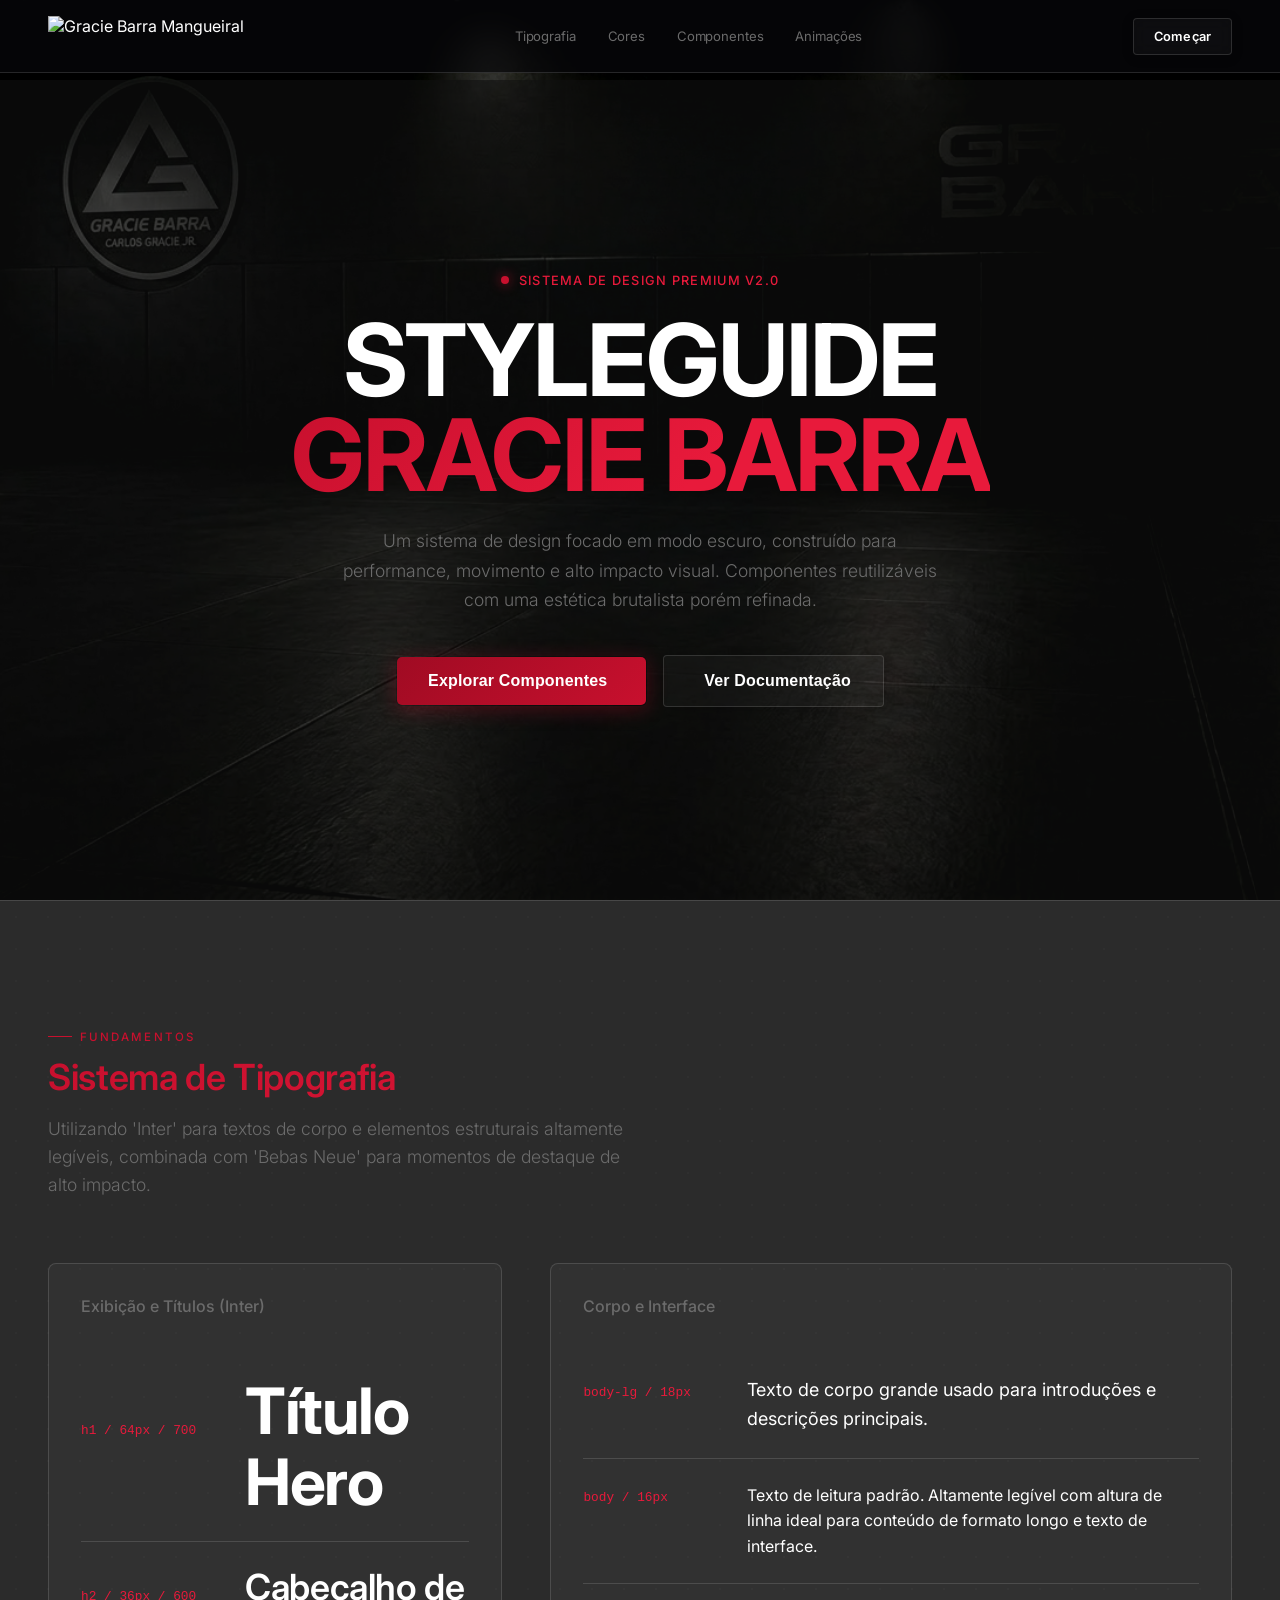
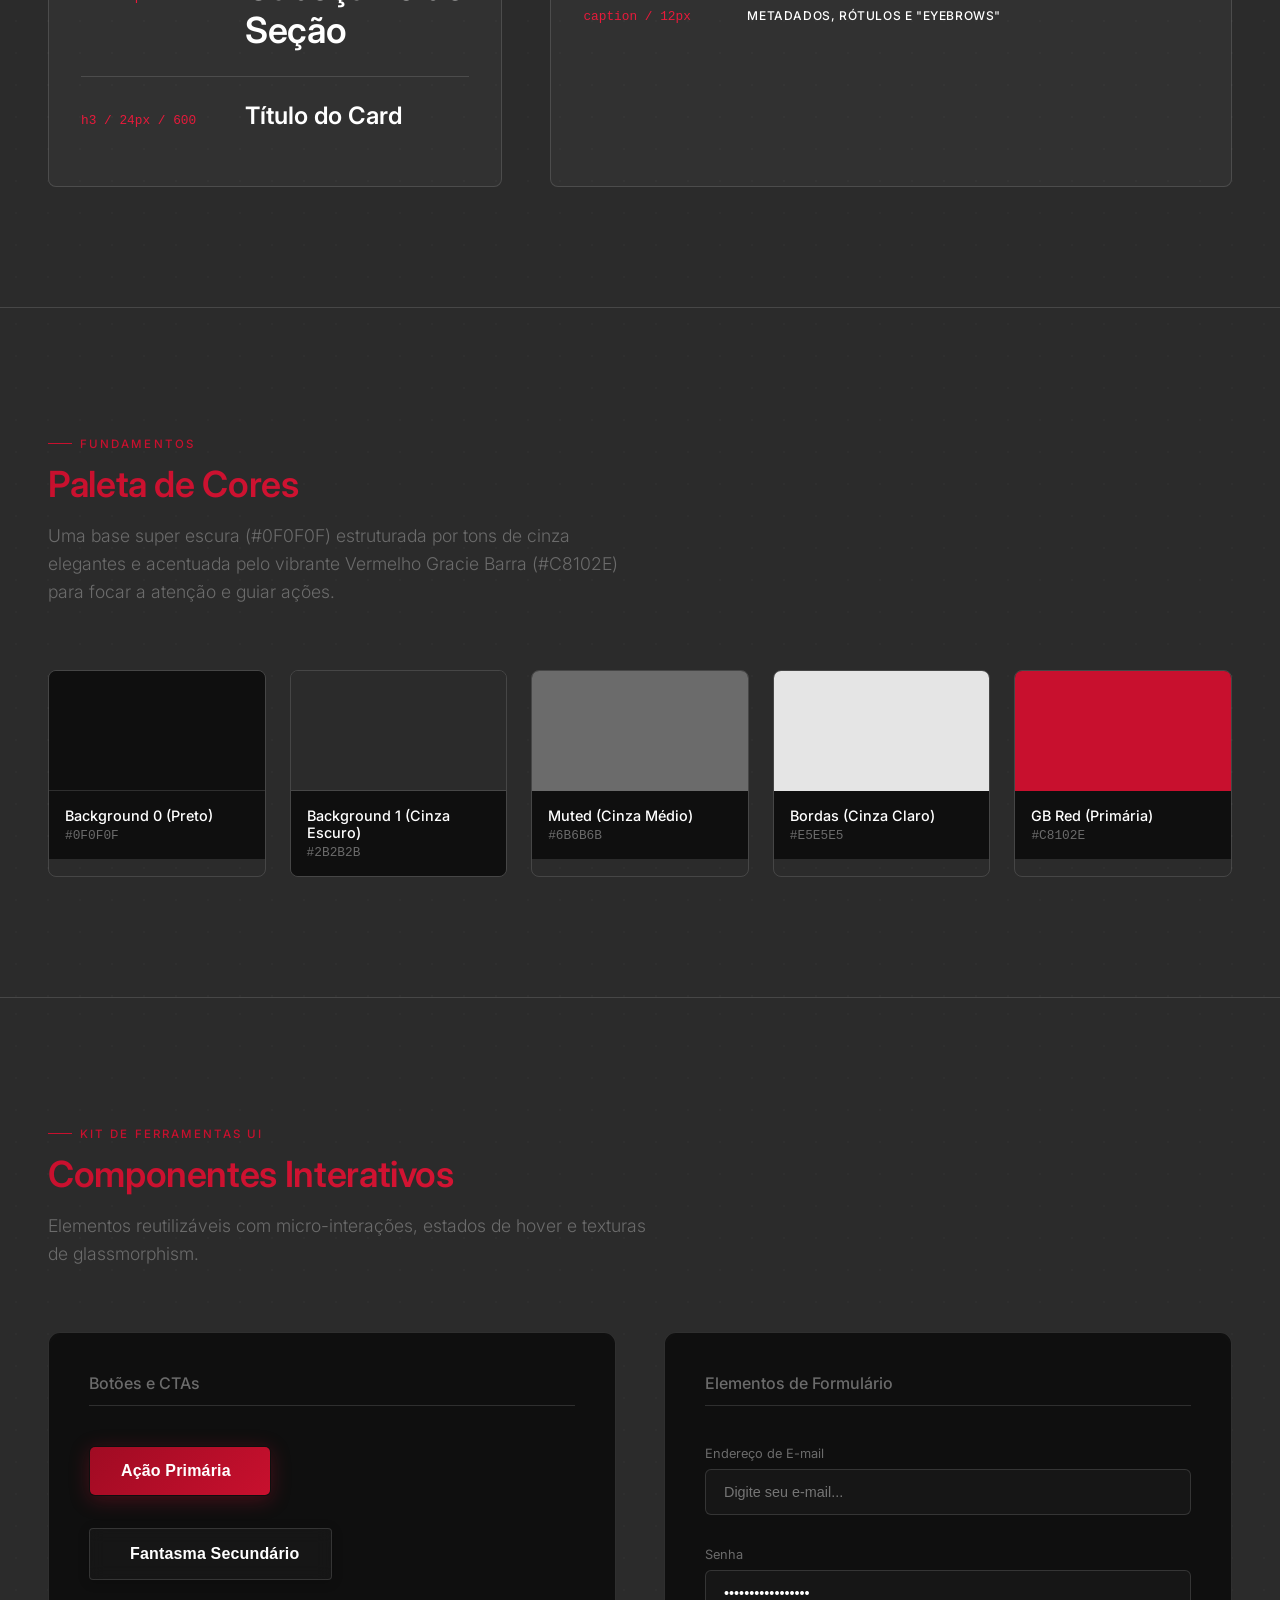
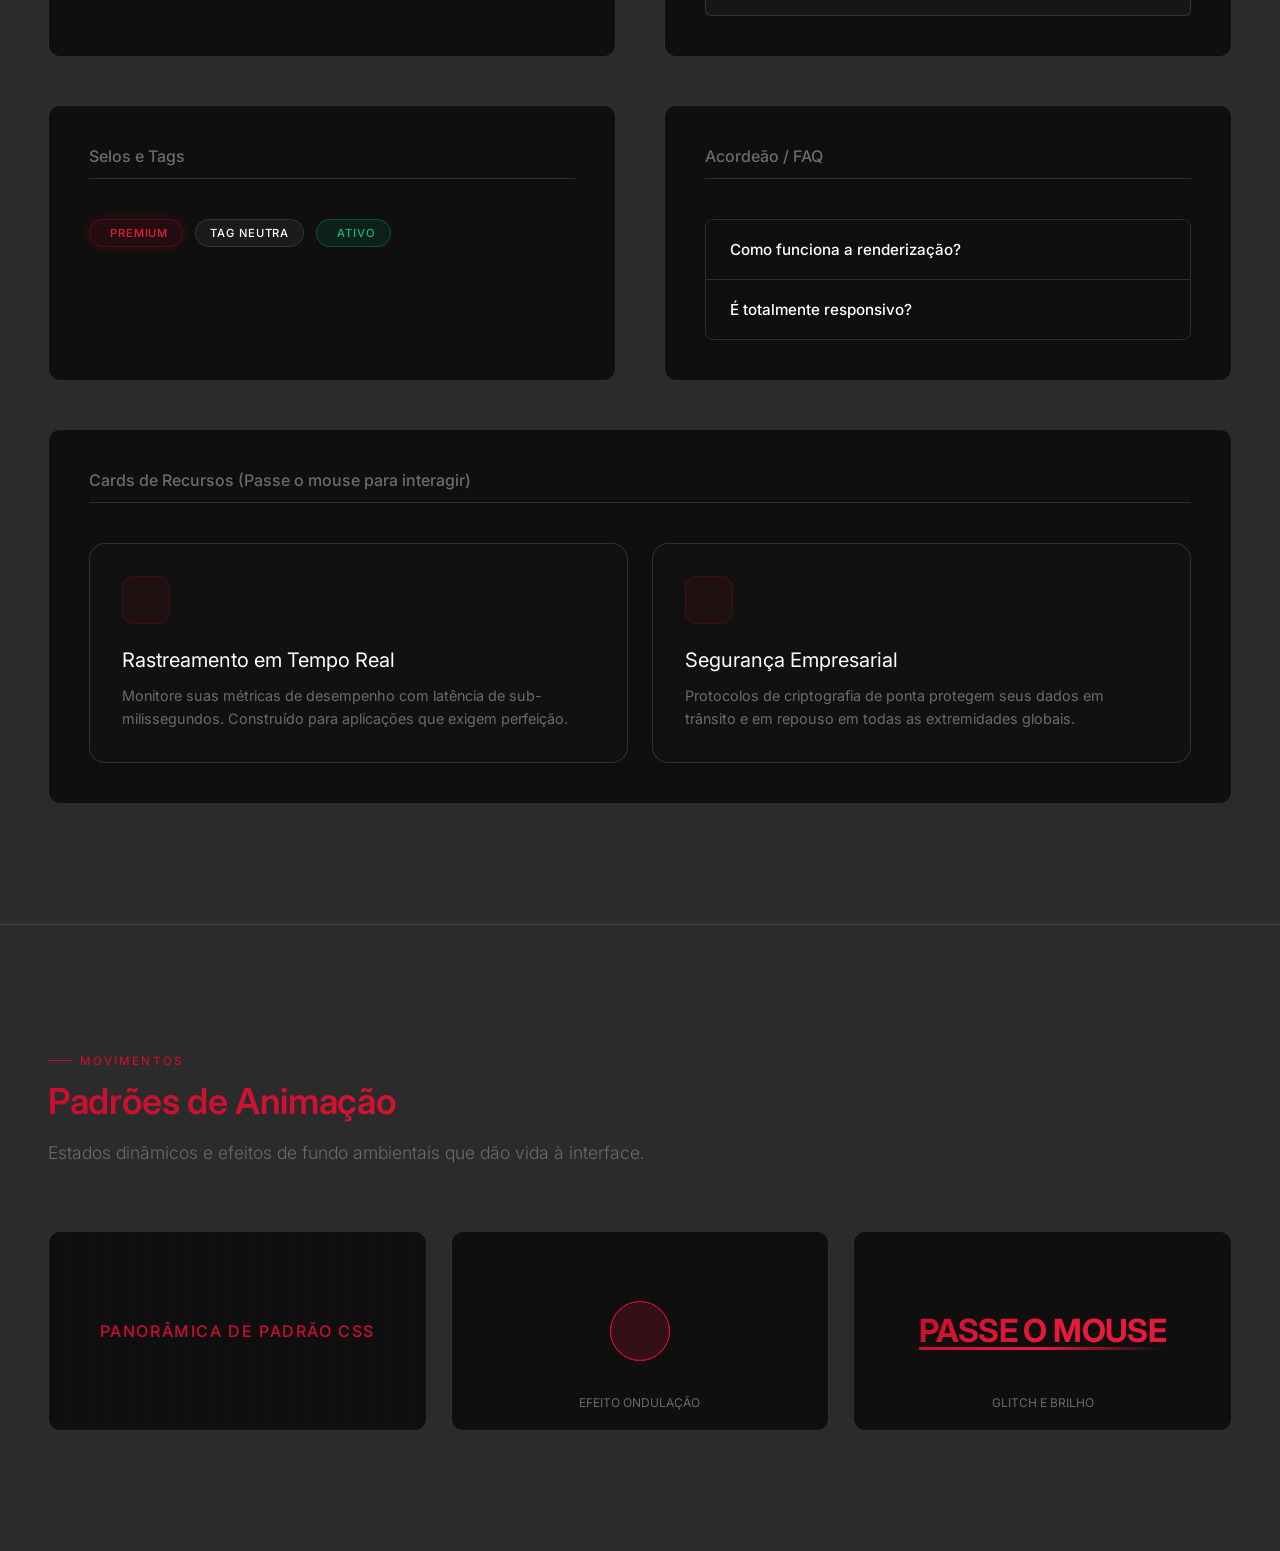
==== commit 5dad78df: "atualização dos vídeos" ====
--- a/styleguide.html
+++ b/styleguide.html
@@ -1,51 +1,62 @@
 <!DOCTYPE html>
 <html lang="pt-BR">
+
 <head>
   <meta charset="UTF-8">
   <meta name="viewport" content="width=device-width, initial-scale=1.0">
   <title>Aura Design System | Styleguide</title>
-  
+
   <!-- Fonts -->
   <link rel="preconnect" href="https://fonts.googleapis.com">
   <link rel="preconnect" href="https://fonts.gstatic.com" crossorigin>
-  <link href="https://fonts.googleapis.com/css2?family=Bebas+Neue&family=Inter:wght@200;300;400;500;600;700&display=swap" rel="stylesheet">
-  
+  <link
+    href="https://fonts.googleapis.com/css2?family=Bebas+Neue&family=Inter:wght@200;300;400;500;600;700&display=swap"
+    rel="stylesheet">
+
   <!-- Icons -->
   <script src="https://code.iconify.design/iconify-icon/1.0.7/iconify-icon.min.js"></script>
 
   <style>
     /* ─── Reset & Base ─────────────────────────────────────────── */
-    *, *::before, *::after { box-sizing: border-box; margin: 0; padding: 0; }
-    
+    *,
+    *::before,
+    *::after {
+      box-sizing: border-box;
+      margin: 0;
+      padding: 0;
+    }
+
     :root {
       /* Core Backgrounds */
       --bg-0: #0F0F0F;
       --bg-1: #2B2B2B;
       --bg-2: #1A1A1A;
-      
+
       /* Primary Brand (Gracie Barra Red) */
       --primary: #C8102E;
       --primary-light: #E81A3B;
       --primary-dark: #A00B23;
-      
+
       /* Accents */
       --blue: #3B82F6;
       --emerald: #10b981;
       --red: #C8102E;
-      
+
       /* Typography */
       --text: #FFFFFF;
       --muted: #6B6B6B;
-      
+
       /* UI Elements */
-      --glass: rgba(255,255,255,0.03);
-      --border-p: rgba(200,16,46,0.25);
+      --glass: rgba(255, 255, 255, 0.03);
+      --border-p: rgba(200, 16, 46, 0.25);
       --border-s: rgba(229, 229, 229, 0.15);
       --grey-light: #E5E5E5;
     }
 
-    html { scroll-behavior: smooth; }
-    
+    html {
+      scroll-behavior: smooth;
+    }
+
     body {
       font-family: 'Inter', system-ui, -apple-system, sans-serif;
       background: var(--bg-0);
@@ -53,70 +64,138 @@
       overflow-x: hidden;
       -webkit-font-smoothing: antialiased;
     }
-    
-    a { color: inherit; text-decoration: none; }
-    ul { list-style: none; }
-    img { display: block; max-width: 100%; }
+
+    a {
+      color: inherit;
+      text-decoration: none;
+    }
+
+    ul {
+      list-style: none;
+    }
+
+    img {
+      display: block;
+      max-width: 100%;
+    }
 
     /* ─── Grain & Mesh Overlay ─────────────────────────────────────────── */
-    body::before {
-      content: '';
-      position: fixed;
-      inset: 0;
-      pointer-events: none;
-      z-index: 9999;
-      opacity: 0.035;
-      background-image: url("data:image/svg+xml,%3Csvg viewBox='0 0 200 200' xmlns='http://www.w3.org/2000/svg'%3E%3Cfilter id='noiseFilter'%3E%3CfeTurbulence type='fractalNoise' baseFrequency='0.65' numOctaves='3' stitchTiles='stitch'/%3E%3C/filter%3E%3Crect width='100%25' height='100%25' filter='url(%23noiseFilter)'/%3E%3C/svg%3E");
-    }
-
-    .mesh-bg {
-      position: fixed;
-      inset: 0;
-      z-index: -1;
-      background:
-        radial-gradient(ellipse 80% 60% at 70% 40%, rgba(200,16,46,0.08) 0%, transparent 60%),
-        radial-gradient(ellipse 60% 50% at 20% 70%, rgba(234,88,12,0.06) 0%, transparent 55%);
-      background-size: 400% 400%;
-      animation: meshDrift 25s ease-in-out infinite;
-    }
+    /* Removido para simplificar o fundo */
+    /* body::before { ... } */
+    /* .mesh-bg { ... } */
 
     @keyframes meshDrift {
-      0%   { background-position: 0% 50%, 100% 0%; }
-      33%  { background-position: 50% 0%, 0% 100%; }
-      66%  { background-position: 100% 50%, 50% 0%; }
-      100% { background-position: 0% 50%, 100% 0%; }
+      0% {
+        background-position: 0% 50%, 100% 0%;
+      }
+
+      33% {
+        background-position: 50% 0%, 0% 100%;
+      }
+
+      66% {
+        background-position: 100% 50%, 50% 0%;
+      }
+
+      100% {
+        background-position: 0% 50%, 100% 0%;
+      }
     }
 
     /* ─── Scroll Reveal Animations ─────────────────────────────────────────── */
     @keyframes animationIn {
-      0% { opacity: 0; transform: translateY(30px); filter: blur(10px); }
-      100% { opacity: 1; transform: translateY(0); filter: blur(0px); }
-    }
+      0% {
+        opacity: 0;
+        transform: translateY(30px);
+        filter: blur(10px);
+      }
+
+      100% {
+        opacity: 1;
+        transform: translateY(0);
+        filter: blur(0px);
+      }
+    }
+
     @keyframes animationInLeft {
-      0% { opacity: 0; transform: translateX(-40px); filter: blur(10px); }
-      100% { opacity: 1; transform: translateX(0); filter: blur(0px); }
-    }
+      0% {
+        opacity: 0;
+        transform: translateX(-40px);
+        filter: blur(10px);
+      }
+
+      100% {
+        opacity: 1;
+        transform: translateX(0);
+        filter: blur(0px);
+      }
+    }
+
     @keyframes animationInRight {
-      0% { opacity: 0; transform: translateX(40px); filter: blur(10px); }
-      100% { opacity: 1; transform: translateX(0); filter: blur(0px); }
-    }
-
-    .reveal { opacity: 0; }
-    .reveal.visible { animation: animationIn 0.8s cubic-bezier(0.16, 1, 0.3, 1) forwards; }
-    
-    .reveal-left { opacity: 0; }
-    .reveal-left.visible { animation: animationInLeft 0.8s cubic-bezier(0.16, 1, 0.3, 1) forwards; }
-    
-    .reveal-right { opacity: 0; }
-    .reveal-right.visible { animation: animationInRight 0.8s cubic-bezier(0.16, 1, 0.3, 1) forwards; }
-
-    .stagger-up .reveal-child { opacity: 0; }
-    .stagger-up.visible .reveal-child { animation: animationIn 0.8s cubic-bezier(0.16, 1, 0.3, 1) forwards; }
-    .stagger-up.visible .reveal-child:nth-child(1) { animation-delay: 0.1s; }
-    .stagger-up.visible .reveal-child:nth-child(2) { animation-delay: 0.2s; }
-    .stagger-up.visible .reveal-child:nth-child(3) { animation-delay: 0.3s; }
-    .stagger-up.visible .reveal-child:nth-child(4) { animation-delay: 0.4s; }
-    .stagger-up.visible .reveal-child:nth-child(5) { animation-delay: 0.5s; }
+      0% {
+        opacity: 0;
+        transform: translateX(40px);
+        filter: blur(10px);
+      }
+
+      100% {
+        opacity: 1;
+        transform: translateX(0);
+        filter: blur(0px);
+      }
+    }
+
+    .reveal {
+      opacity: 0;
+    }
+
+    .reveal.visible {
+      animation: animationIn 0.8s cubic-bezier(0.16, 1, 0.3, 1) forwards;
+    }
+
+    .reveal-left {
+      opacity: 0;
+    }
+
+    .reveal-left.visible {
+      animation: animationInLeft 0.8s cubic-bezier(0.16, 1, 0.3, 1) forwards;
+    }
+
+    .reveal-right {
+      opacity: 0;
+    }
+
+    .reveal-right.visible {
+      animation: animationInRight 0.8s cubic-bezier(0.16, 1, 0.3, 1) forwards;
+    }
+
+    .stagger-up .reveal-child {
+      opacity: 0;
+    }
+
+    .stagger-up.visible .reveal-child {
+      animation: animationIn 0.8s cubic-bezier(0.16, 1, 0.3, 1) forwards;
+    }
+
+    .stagger-up.visible .reveal-child:nth-child(1) {
+      animation-delay: 0.1s;
+    }
+
+    .stagger-up.visible .reveal-child:nth-child(2) {
+      animation-delay: 0.2s;
+    }
+
+    .stagger-up.visible .reveal-child:nth-child(3) {
+      animation-delay: 0.3s;
+    }
+
+    .stagger-up.visible .reveal-child:nth-child(4) {
+      animation-delay: 0.4s;
+    }
+
+    .stagger-up.visible .reveal-child:nth-child(5) {
+      animation-delay: 0.5s;
+    }
 
     /* ─── Typography Utils ────────────────────────────────────── */
     .text-grad {
@@ -125,7 +204,7 @@
       -webkit-text-fill-color: transparent;
       background-clip: text;
     }
-    
+
     .section-label {
       font-size: 0.72rem;
       letter-spacing: 0.18em;
@@ -137,7 +216,7 @@
       align-items: center;
       gap: 8px;
     }
-    
+
     .section-label::before {
       content: '';
       width: 24px;
@@ -148,20 +227,27 @@
     /* ─── Navigation ────────────────────────────────────────────────────── */
     nav {
       position: fixed;
-      top: 0; left: 0; right: 0;
+      top: 0;
+      left: 0;
+      right: 0;
       z-index: 1000;
       display: flex;
       align-items: center;
       justify-content: space-between;
       padding: 16px 48px;
-      background: rgba(8,8,10,0.72);
+      background: rgba(8, 8, 10, 0.72);
       backdrop-filter: blur(16px);
       -webkit-backdrop-filter: blur(16px);
       border-bottom: 1px solid var(--border-s);
       transition: background 0.3s;
     }
-    
-    .nav-logo { display: inline-flex; align-items: center; gap: 8px; }
+
+    .nav-logo {
+      display: inline-flex;
+      align-items: center;
+      gap: 8px;
+    }
+
     .logo-text {
       font-family: 'Bebas Neue', sans-serif;
       font-weight: 400;
@@ -171,45 +257,102 @@
       font-size: 1.5rem;
       position: relative;
     }
+
     .logo-text::after {
       content: '';
       position: absolute;
-      bottom: -3px; left: 0;
-      width: 100%; height: 2.5px;
+      bottom: -3px;
+      left: 0;
+      width: 100%;
+      height: 2.5px;
       border-radius: 2px;
       background: linear-gradient(90deg, var(--primary), var(--primary-light));
     }
-    
-    .nav-links { display: flex; align-items: center; gap: 32px; }
+
+    .nav-links {
+      display: flex;
+      align-items: center;
+      gap: 32px;
+    }
+
     .nav-links a {
-      font-size: 0.82rem; font-weight: 400; color: var(--muted);
-      letter-spacing: -0.01em; transition: color 0.2s;
-    }
-    .nav-links a:hover { color: var(--text); }
+      font-size: 0.82rem;
+      font-weight: 400;
+      color: var(--muted);
+      letter-spacing: -0.01em;
+      transition: color 0.2s;
+    }
+
+    .nav-links a:hover {
+      color: var(--text);
+    }
 
     /* ─── Glitch Effect & Text Reveals ─────────────────────────────────────────── */
     @keyframes glitch-r {
-      0%, 90%, 100% { text-shadow: none; }
-      91% { text-shadow: -3px 0 rgba(200,16,46,0.9), 3px 0 rgba(200,16,46,0.7); }
-      93% { text-shadow: 3px 0 rgba(200,16,46,0.9), -3px 0 rgba(200,16,46,0.7); }
-      95% { text-shadow: -2px 0 rgba(232,26,59,0.8), 2px 0 rgba(234,88,12,0.8); }
-      97% { text-shadow: none; }
-    }
-    .glitch-text:hover { animation: glitch-r 0.6s steps(1) forwards; }
-    
+
+      0%,
+      90%,
+      100% {
+        text-shadow: none;
+      }
+
+      91% {
+        text-shadow: -3px 0 rgba(200, 16, 46, 0.9), 3px 0 rgba(200, 16, 46, 0.7);
+      }
+
+      93% {
+        text-shadow: 3px 0 rgba(200, 16, 46, 0.9), -3px 0 rgba(200, 16, 46, 0.7);
+      }
+
+      95% {
+        text-shadow: -2px 0 rgba(232, 26, 59, 0.8), 2px 0 rgba(234, 88, 12, 0.8);
+      }
+
+      97% {
+        text-shadow: none;
+      }
+    }
+
+    .glitch-text:hover {
+      animation: glitch-r 0.6s steps(1) forwards;
+    }
+
     @keyframes textSlide {
-      0% { transform: translateY(110%); opacity: 0; }
-      100% { transform: translateY(0); opacity: 1; }
-    }
-    .text-clip-anim { overflow: hidden; display: inline-flex; flex-direction: column; }
-    .text-clip-anim > span {
+      0% {
+        transform: translateY(110%);
+        opacity: 0;
+      }
+
+      100% {
+        transform: translateY(0);
+        opacity: 1;
+      }
+    }
+
+    .text-clip-anim {
+      overflow: hidden;
+      display: inline-flex;
+      flex-direction: column;
+      align-items: center;
+    }
+
+    .text-clip-anim>span {
       display: inline-block;
       animation: textSlide 0.9s cubic-bezier(0.16, 1, 0.3, 1) forwards;
       opacity: 0;
     }
-    .text-clip-anim > span:nth-child(1) { animation-delay: 0.1s; }
-    .text-clip-anim > span:nth-child(2) { animation-delay: 0.2s; }
-    .text-clip-anim > span:nth-child(3) { animation-delay: 0.3s; }
+
+    .text-clip-anim>span:nth-child(1) {
+      animation-delay: 0.1s;
+    }
+
+    .text-clip-anim>span:nth-child(2) {
+      animation-delay: 0.2s;
+    }
+
+    .text-clip-anim>span:nth-child(3) {
+      animation-delay: 0.3s;
+    }
 
 
     /* ─── Hero Section ────────────────────────────────────────── */
@@ -227,8 +370,8 @@
       inset: 0;
       z-index: 0;
       background-image:
-        linear-gradient(rgba(200,16,46,0.04) 1px, transparent 1px),
-        linear-gradient(90deg, rgba(200,16,46,0.04) 1px, transparent 1px);
+        linear-gradient(rgba(200, 16, 46, 0.04) 1px, transparent 1px),
+        linear-gradient(90deg, rgba(200, 16, 46, 0.04) 1px, transparent 1px);
       background-size: 80px 80px;
       mask-image: linear-gradient(to bottom, transparent 0%, black 20%, black 60%, transparent 100%);
       -webkit-mask-image: linear-gradient(to bottom, transparent 0%, black 20%, black 60%, transparent 100%);
@@ -236,191 +379,364 @@
 
     .hero-accent-line {
       position: absolute;
-      left: 48%; top: 15%; bottom: 15%;
-      width: 1px; z-index: 1;
-      background: linear-gradient(to bottom, transparent, rgba(200,16,46,0.4), rgba(232,26,59,0.2), transparent);
+      left: 48%;
+      top: 15%;
+      bottom: 15%;
+      width: 1px;
+      z-index: 1;
+      background: linear-gradient(to bottom, transparent, rgba(200, 16, 46, 0.4), rgba(232, 26, 59, 0.2), transparent);
       opacity: 0.6;
     }
+
     .hero-accent-line::before {
-      content: ''; position: absolute;
-      top: 0; left: -3px; width: 7px; height: 40px;
-      background: linear-gradient(to bottom, transparent, rgba(200,16,46,0.8), transparent);
+      content: '';
+      position: absolute;
+      top: 0;
+      left: -3px;
+      width: 7px;
+      height: 40px;
+      background: linear-gradient(to bottom, transparent, rgba(200, 16, 46, 0.8), transparent);
       border-radius: 4px;
       animation: accentPulse 4s ease-in-out infinite;
-      box-shadow: 0 0 16px rgba(200,16,46,0.4);
-    }
+      box-shadow: 0 0 16px rgba(200, 16, 46, 0.4);
+    }
+
     @keyframes accentPulse {
-      0%, 100% { top: 0%; opacity: 0; }
-      10%, 90% { opacity: 1; }
-      100% { top: 100%; opacity: 0; }
+
+      0%,
+      100% {
+        top: 0%;
+        opacity: 0;
+      }
+
+      10%,
+      90% {
+        opacity: 1;
+      }
+
+      100% {
+        top: 100%;
+        opacity: 0;
+      }
     }
 
     .hero-split {
-      position: relative; z-index: 1;
-      flex: 1; display: flex;
-      align-items: center; justify-content: space-between;
+      position: relative;
+      z-index: 1;
+      flex: 1;
+      display: flex;
+      align-items: center;
+      justify-content: center;
       padding: 0 48px;
+      text-align: center;
+      background: rgba(15, 15, 15, 0.6);
+      /* Overlay to ensure text readability */
     }
 
     .hero-left {
-      max-width: 50%;
-      display: flex; flex-direction: column;
+      max-width: 800px;
+      display: flex;
+      flex-direction: column;
+      align-items: center;
       gap: 24px;
     }
 
     .hero-eyebrow {
-      display: flex; align-items: center; gap: 10px;
-      font-size: 0.8rem; color: var(--primary-light);
-      letter-spacing: 0.1em; text-transform: uppercase;
+      display: flex;
+      align-items: center;
+      justify-content: center;
+      gap: 10px;
+      font-size: 0.8rem;
+      color: var(--primary-light);
+      letter-spacing: 0.1em;
+      text-transform: uppercase;
       font-weight: 500;
     }
-    
+
     .pulse-dot {
-      width: 8px; height: 8px; border-radius: 50%;
+      width: 8px;
+      height: 8px;
+      border-radius: 50%;
       background: var(--primary);
-      box-shadow: 0 0 12px rgba(200,16,46,0.8);
+      box-shadow: 0 0 12px rgba(200, 16, 46, 0.8);
       animation: pulse-dot-anim 2s ease-in-out infinite;
     }
+
     @keyframes pulse-dot-anim {
-      0%, 100% { box-shadow: 0 0 8px rgba(200,16,46,0.6); transform: scale(1); }
-      50% { box-shadow: 0 0 20px rgba(200,16,46,1); transform: scale(1.2); }
+
+      0%,
+      100% {
+        box-shadow: 0 0 8px rgba(200, 16, 46, 0.6);
+        transform: scale(1);
+      }
+
+      50% {
+        box-shadow: 0 0 20px rgba(200, 16, 46, 1);
+        transform: scale(1.2);
+      }
     }
 
     .hero-headline {
       font-size: clamp(64px, 8vw, 100px);
-      font-weight: 700; letter-spacing: -0.02em;
-      line-height: 0.95; text-transform: uppercase;
-    }
-    
+      font-weight: 700;
+      letter-spacing: -0.02em;
+      line-height: 0.95;
+      text-transform: uppercase;
+    }
+
     .hero-headline .highlight {
       display: inline-block;
       position: relative;
       background: linear-gradient(135deg, var(--primary) 0%, var(--primary-light) 60%, var(--primary-light) 100%);
-      -webkit-background-clip: text; -webkit-text-fill-color: transparent;
-    }
-    
+      -webkit-background-clip: text;
+      -webkit-text-fill-color: transparent;
+    }
+
     .hero-headline .highlight::after {
-      content: ''; position: absolute;
-      bottom: -4px; left: 0; width: 100%; height: 3px;
+      content: '';
+      position: absolute;
+      bottom: -4px;
+      left: 0;
+      width: 100%;
+      height: 3px;
       background: linear-gradient(90deg, var(--primary), var(--primary-light), transparent);
       animation: underlineShimmer 3s ease-in-out infinite;
     }
-    
+
     @keyframes underlineShimmer {
-      0%, 100% { opacity: 0.4; transform: scaleX(0.7); transform-origin: left; }
-      50% { opacity: 1; transform: scaleX(1); transform-origin: left; }
+
+      0%,
+      100% {
+        opacity: 0.4;
+        transform: scaleX(0.7);
+        transform-origin: left;
+      }
+
+      50% {
+        opacity: 1;
+        transform: scaleX(1);
+        transform-origin: left;
+      }
     }
 
     .hero-desc {
-      font-size: 1.1rem; line-height: 1.7; color: var(--muted);
-      font-weight: 300; max-width: 480px;
-    }
-
-    .hero-actions { display: flex; align-items: center; gap: 16px; margin-top: 16px; }
+      font-size: 1.1rem;
+      line-height: 1.7;
+      color: var(--muted);
+      font-weight: 300;
+      max-width: 600px;
+      text-align: center;
+    }
+
+    .hero-actions {
+      display: flex;
+      align-items: center;
+      justify-content: center;
+      gap: 16px;
+      margin-top: 16px;
+    }
 
     /* ─── Buttons ────────────────────────────────────────── */
-    @keyframes spin { 100% { transform: translate(-50%, -50%) rotate(360deg); } }
-    
+    @keyframes spin {
+      100% {
+        transform: translate(-50%, -50%) rotate(360deg);
+      }
+    }
+
     .btn-primary {
-      position: relative; display: inline-flex; align-items: center; gap: 8px;
-      padding: 16px 32px; font-size: 16px; font-weight: 600;
-      letter-spacing: 0.01em; cursor: pointer; border: none; color: #fff;
+      position: relative;
+      display: inline-flex;
+      align-items: center;
+      gap: 8px;
+      padding: 16px 32px;
+      font-size: 16px;
+      font-weight: 600;
+      letter-spacing: 0.01em;
+      cursor: pointer;
+      border: none;
+      color: #fff;
       background: transparent;
-      overflow: hidden; border-radius: 6px;
-      box-shadow: 0 4px 20px rgba(200,16,46,0.3);
+      overflow: hidden;
+      border-radius: 6px;
+      box-shadow: 0 4px 20px rgba(200, 16, 46, 0.3);
       transition: box-shadow 0.3s, transform 0.3s;
       z-index: 1;
     }
+
     .btn-primary::before {
-      content: ''; position: absolute; left: 50%; top: 50%;
-      width: 300%; height: 300%;
+      content: '';
+      position: absolute;
+      left: 50%;
+      top: 50%;
+      width: 300%;
+      height: 300%;
       background: conic-gradient(from 0deg, transparent 0 340deg, var(--text) 360deg);
       animation: spin 2s linear infinite;
       transform-origin: center;
       transform: translate(-50%, -50%);
       z-index: -2;
-      opacity: 0; transition: opacity 0.3s;
-    }
+      opacity: 0;
+      transition: opacity 0.3s;
+    }
+
     .btn-primary::after {
-      content: ''; position: absolute; inset: 1px;
+      content: '';
+      position: absolute;
+      inset: 1px;
       background: linear-gradient(135deg, var(--primary-dark), var(--primary));
-      border-radius: 5px; z-index: -1;
-    }
+      border-radius: 5px;
+      z-index: -1;
+    }
+
     .btn-primary:hover {
-      box-shadow: 0 8px 32px rgba(200,16,46,0.45), 0 0 0 1px rgba(232,26,59,0.3);
+      box-shadow: 0 8px 32px rgba(200, 16, 46, 0.45), 0 0 0 1px rgba(232, 26, 59, 0.3);
       transform: translateY(-2px);
     }
-    .btn-primary:hover::before { opacity: 0.8; }
-    
-    .btn-primary .btn-text { position: relative; z-index: 1; }
-    .btn-primary:hover .btn-text { animation: glitch-r 0.5s steps(1) forwards; }
-    
-    .btn-primary iconify-icon { position: relative; z-index: 1; transition: transform 0.3s; }
-    .btn-primary:hover iconify-icon { transform: translateX(4px); }
+
+    .btn-primary:hover::before {
+      opacity: 0.8;
+    }
+
+    .btn-primary .btn-text {
+      position: relative;
+      z-index: 1;
+    }
+
+    .btn-primary:hover .btn-text {
+      animation: glitch-r 0.5s steps(1) forwards;
+    }
+
+    .btn-primary iconify-icon {
+      position: relative;
+      z-index: 1;
+      transition: transform 0.3s;
+    }
+
+    .btn-primary:hover iconify-icon {
+      transform: translateX(4px);
+    }
 
     .btn-ghost {
-      display: inline-flex; align-items: center; gap: 8px;
-      padding: 16px 32px; font-size: 16px; font-weight: 600;
-      letter-spacing: 0.01em; color: var(--text); background: rgba(255,255,255,0.03);
-      border: 1px solid var(--border-s); border-radius: 4px;
-      cursor: pointer; transition: all 0.3s;
-      backdrop-filter: blur(8px); -webkit-backdrop-filter: blur(8px);
-      box-shadow: 0 2px 12px rgba(0,0,0,0.2);
-    }
+      display: inline-flex;
+      align-items: center;
+      gap: 8px;
+      padding: 16px 32px;
+      font-size: 16px;
+      font-weight: 600;
+      letter-spacing: 0.01em;
+      color: var(--text);
+      background: rgba(255, 255, 255, 0.03);
+      border: 1px solid var(--border-s);
+      border-radius: 4px;
+      cursor: pointer;
+      transition: all 0.3s;
+      backdrop-filter: blur(8px);
+      -webkit-backdrop-filter: blur(8px);
+      box-shadow: 0 2px 12px rgba(0, 0, 0, 0.2);
+    }
+
     .btn-ghost:hover {
-      color: var(--text); border-color: rgba(200,16,46,0.3);
-      box-shadow: 0 4px 24px rgba(200,16,46,0.1), 0 0 0 1px rgba(200,16,46,0.1);
-      background: rgba(200,16,46,0.05);
+      color: var(--text);
+      border-color: rgba(200, 16, 46, 0.3);
+      box-shadow: 0 4px 24px rgba(200, 16, 46, 0.1), 0 0 0 1px rgba(200, 16, 46, 0.1);
+      background: rgba(200, 16, 46, 0.05);
       transform: translateY(-2px);
     }
 
     /* ─── Hero Visuals ────────────────────────────────────────── */
     .hero-right {
-      position: absolute; right: 0; top: 0; bottom: 0;
-      width: 55%; z-index: 0;
-      mask-image: linear-gradient(to right, transparent 0%, black 40%);
-      -webkit-mask-image: linear-gradient(to right, transparent 0%, black 40%);
-    }
+      position: absolute;
+      inset: 0;
+      width: 100%;
+      z-index: 0;
+    }
+
     .hero-right img {
-      width: 100%; height: 100%; object-fit: cover;
-      filter: saturate(0.8) contrast(1.1) brightness(0.9);
-      opacity: 0.7;
+      width: 100%;
+      height: 100%;
+      object-fit: cover;
+      filter: saturate(0.8) contrast(1.1) brightness(0.7);
+      opacity: 1;
     }
 
     .hero-float-metrics {
-      position: absolute; z-index: 2; right: 40%; top: 50%;
-      transform: translateY(-50%); display: flex; flex-direction: column; gap: 16px;
+      position: absolute;
+      z-index: 2;
+      right: 40%;
+      top: 50%;
+      transform: translateY(-50%);
+      display: flex;
+      flex-direction: column;
+      gap: 16px;
     }
 
     .hero-metric {
       padding: 16px 24px;
-      background: rgba(12,12,16,0.6);
-      backdrop-filter: blur(24px); -webkit-backdrop-filter: blur(24px);
-      border: 1px solid rgba(200,16,46,0.15); border-radius: 12px;
-      display: flex; align-items: center; gap: 16px;
-      box-shadow: 0 12px 40px rgba(0,0,0,0.4), inset 0 0 0 1px rgba(255,255,255,0.05);
+      background: rgba(12, 12, 16, 0.6);
+      backdrop-filter: blur(24px);
+      -webkit-backdrop-filter: blur(24px);
+      border: 1px solid rgba(200, 16, 46, 0.15);
+      border-radius: 12px;
+      display: flex;
+      align-items: center;
+      gap: 16px;
+      box-shadow: 0 12px 40px rgba(0, 0, 0, 0.4), inset 0 0 0 1px rgba(255, 255, 255, 0.05);
       animation: floatMetric 6s ease-in-out infinite;
     }
-    .hero-metric:nth-child(2) { animation-delay: -2s; margin-left: 40px; }
-    .hero-metric:nth-child(3) { animation-delay: -4s; margin-left: -20px; }
+
+    .hero-metric:nth-child(2) {
+      animation-delay: -2s;
+      margin-left: 40px;
+    }
+
+    .hero-metric:nth-child(3) {
+      animation-delay: -4s;
+      margin-left: -20px;
+    }
 
     @keyframes floatMetric {
-      0%, 100% { transform: translateY(0); }
-      50% { transform: translateY(-10px); }
+
+      0%,
+      100% {
+        transform: translateY(0);
+      }
+
+      50% {
+        transform: translateY(-10px);
+      }
     }
 
     .hero-metric-icon {
-      width: 40px; height: 40px; border-radius: 10px;
-      background: rgba(200,16,46,0.1); border: 1px solid rgba(200,16,46,0.2);
-      display: flex; align-items: center; justify-content: center;
-      color: var(--primary); font-size: 20px;
-    }
+      width: 40px;
+      height: 40px;
+      border-radius: 10px;
+      background: rgba(200, 16, 46, 0.1);
+      border: 1px solid rgba(200, 16, 46, 0.2);
+      display: flex;
+      align-items: center;
+      justify-content: center;
+      color: var(--primary);
+      font-size: 20px;
+    }
+
     .hero-metric-label {
-      font-size: 0.65rem; color: var(--muted);
-      letter-spacing: 0.08em; text-transform: uppercase; margin-bottom: 4px;
-    }
-    .hero-metric-value { font-size: 1.2rem; font-weight: 300; color: var(--text); }
-    .hero-metric-value span { color: var(--primary-light); font-weight: 500; }
+      font-size: 0.65rem;
+      color: var(--muted);
+      letter-spacing: 0.08em;
+      text-transform: uppercase;
+      margin-bottom: 4px;
+    }
+
+    .hero-metric-value {
+      font-size: 1.2rem;
+      font-weight: 300;
+      color: var(--text);
+    }
+
+    .hero-metric-value span {
+      color: var(--primary-light);
+      font-weight: 500;
+    }
 
     /* ─── Generic Sections ────────────────────────────────────────── */
     .sg-section {
@@ -429,211 +745,477 @@
       border-top: 1px solid var(--border-s);
       background: var(--bg-1);
     }
-    
+
     .sg-section::before {
-      content: ''; position: absolute; inset: 0;
-      background-image: radial-gradient(circle, rgba(255,255,255,0.02) 1px, transparent 1px);
-      background-size: 32px 32px; pointer-events: none;
-    }
-
-    .sg-section-header { margin-bottom: 64px; }
+      content: '';
+      position: absolute;
+      inset: 0;
+      background-image: radial-gradient(circle, rgba(255, 255, 255, 0.02) 1px, transparent 1px);
+      background-size: 32px 32px;
+      pointer-events: none;
+    }
+
+    .sg-section-header {
+      margin-bottom: 64px;
+    }
+
     .sg-title {
-      font-size: clamp(28px, 4vw, 36px); font-weight: 600;
-      letter-spacing: -0.01em; line-height: 1.2; margin-bottom: 16px;
-    }
+      font-size: clamp(28px, 4vw, 36px);
+      font-weight: 600;
+      letter-spacing: -0.01em;
+      line-height: 1.2;
+      margin-bottom: 16px;
+    }
+
     .sg-desc {
-      font-size: 1.1rem; color: var(--muted); font-weight: 300;
-      max-width: 600px; line-height: 1.6;
+      font-size: 1.1rem;
+      color: var(--muted);
+      font-weight: 300;
+      max-width: 600px;
+      line-height: 1.6;
     }
 
     /* ─── Typography ────────────────────────────────────────── */
     .typo-grid {
-      display: grid; grid-template-columns: 1fr 1.5fr; gap: 48px;
-    }
+      display: grid;
+      grid-template-columns: 1fr 1.5fr;
+      gap: 48px;
+    }
+
     .typo-sample {
-      padding: 32px; background: var(--glass);
-      border: 1px solid var(--border-s); border-radius: 8px;
-    }
+      padding: 32px;
+      background: var(--glass);
+      border: 1px solid var(--border-s);
+      border-radius: 8px;
+    }
+
     .typo-row {
-      display: flex; align-items: baseline; gap: 24px;
-      padding: 24px 0; border-bottom: 1px solid var(--border-s);
-    }
-    .typo-row:last-child { border-bottom: none; }
+      display: flex;
+      align-items: baseline;
+      gap: 24px;
+      padding: 24px 0;
+      border-bottom: 1px solid var(--border-s);
+    }
+
+    .typo-row:last-child {
+      border-bottom: none;
+    }
+
     .typo-label {
-      font-family: monospace; font-size: 0.8rem;
-      color: var(--primary-light); width: 140px; flex-shrink: 0;
-    }
-    .typo-value.h1 { font-size: 64px; font-weight: 700; letter-spacing: -0.02em; line-height: 1.1; }
-    .typo-value.h2 { font-size: 36px; font-weight: 600; letter-spacing: -0.01em; line-height: 1.2; }
-    .typo-value.h3 { font-size: 24px; font-weight: 600; }
-    .typo-value.body-lg { font-size: 18px; font-weight: 400; line-height: 1.6; }
-    .typo-value.body { font-size: 16px; font-weight: 400; line-height: 1.6; }
-    .typo-value.caption { font-size: 12px; font-weight: 500; letter-spacing: 0.05em; text-transform: uppercase; }
+      font-family: monospace;
+      font-size: 0.8rem;
+      color: var(--primary-light);
+      width: 140px;
+      flex-shrink: 0;
+    }
+
+    .typo-value.h1 {
+      font-size: 64px;
+      font-weight: 700;
+      letter-spacing: -0.02em;
+      line-height: 1.1;
+    }
+
+    .typo-value.h2 {
+      font-size: 36px;
+      font-weight: 600;
+      letter-spacing: -0.01em;
+      line-height: 1.2;
+    }
+
+    .typo-value.h3 {
+      font-size: 24px;
+      font-weight: 600;
+    }
+
+    .typo-value.body-lg {
+      font-size: 18px;
+      font-weight: 400;
+      line-height: 1.6;
+    }
+
+    .typo-value.body {
+      font-size: 16px;
+      font-weight: 400;
+      line-height: 1.6;
+    }
+
+    .typo-value.caption {
+      font-size: 12px;
+      font-weight: 500;
+      letter-spacing: 0.05em;
+      text-transform: uppercase;
+    }
 
     /* ─── Color System ────────────────────────────────────────── */
     .color-grid {
-      display: grid; grid-template-columns: repeat(auto-fit, minmax(200px, 1fr)); gap: 24px;
-    }
+      display: grid;
+      grid-template-columns: repeat(auto-fit, minmax(200px, 1fr));
+      gap: 24px;
+    }
+
     .color-card {
-      border-radius: 8px; overflow: hidden; border: 1px solid var(--border-s);
+      border-radius: 8px;
+      overflow: hidden;
+      border: 1px solid var(--border-s);
       transition: transform 0.3s, box-shadow 0.3s;
     }
-    .color-card:hover { transform: translateY(-5px); box-shadow: 0 12px 30px rgba(0,0,0,0.5); }
-    
-    .color-swatch { height: 120px; width: 100%; position: relative; }
-    .color-info { padding: 16px; background: var(--bg-0); }
-    .color-name { font-weight: 500; font-size: 0.9rem; margin-bottom: 4px; }
-    .color-hex { font-family: monospace; font-size: 0.8rem; color: var(--muted); }
-    
-    .swatch-primary { background: var(--primary); }
-    .swatch-primary-light { background: var(--primary-light); }
-    .swatch-primary-light { background: var(--primary-light); }
-    .swatch-bg0 { background: var(--bg-0); border-bottom: 1px solid var(--border-s); }
-    .swatch-bg1 { background: var(--bg-1); border-bottom: 1px solid var(--border-s); }
-    .swatch-muted { background: var(--muted); }
+
+    .color-card:hover {
+      transform: translateY(-5px);
+      box-shadow: 0 12px 30px rgba(0, 0, 0, 0.5);
+    }
+
+    .color-swatch {
+      height: 120px;
+      width: 100%;
+      position: relative;
+    }
+
+    .color-info {
+      padding: 16px;
+      background: var(--bg-0);
+    }
+
+    .color-name {
+      font-weight: 500;
+      font-size: 0.9rem;
+      margin-bottom: 4px;
+    }
+
+    .color-hex {
+      font-family: monospace;
+      font-size: 0.8rem;
+      color: var(--muted);
+    }
+
+    .swatch-primary {
+      background: var(--primary);
+    }
+
+    .swatch-primary-light {
+      background: var(--primary-light);
+    }
+
+    .swatch-primary-light {
+      background: var(--primary-light);
+    }
+
+    .swatch-bg0 {
+      background: var(--bg-0);
+      border-bottom: 1px solid var(--border-s);
+    }
+
+    .swatch-bg1 {
+      background: var(--bg-1);
+      border-bottom: 1px solid var(--border-s);
+    }
+
+    .swatch-muted {
+      background: var(--muted);
+    }
 
     /* ─── UI Components ────────────────────────────────────────── */
     .comp-grid {
-      display: grid; grid-template-columns: 1fr 1fr; gap: 48px;
-    }
+      display: grid;
+      grid-template-columns: 1fr 1fr;
+      gap: 48px;
+    }
+
     .comp-box {
-      padding: 40px; background: var(--bg-0);
-      border: 1px solid var(--border-s); border-radius: 12px;
-      display: flex; flex-direction: column; gap: 32px;
+      padding: 40px;
+      background: var(--bg-0);
+      border: 1px solid var(--border-s);
+      border-radius: 12px;
+      display: flex;
+      flex-direction: column;
+      gap: 32px;
       align-items: flex-start;
-      box-shadow: inset 0 0 60px rgba(255,255,255,0.01);
-    }
-    
+      box-shadow: inset 0 0 60px rgba(255, 255, 255, 0.01);
+    }
+
     .comp-title {
-      font-size: 1rem; font-weight: 500; color: var(--muted);
-      border-bottom: 1px solid var(--border-s); padding-bottom: 12px;
-      width: 100%; margin-bottom: 8px;
+      font-size: 1rem;
+      font-weight: 500;
+      color: var(--muted);
+      border-bottom: 1px solid var(--border-s);
+      padding-bottom: 12px;
+      width: 100%;
+      margin-bottom: 8px;
     }
 
     /* Form Inputs */
-    .input-group { width: 100%; display: flex; flex-direction: column; gap: 8px; }
-    .input-label { font-size: 0.8rem; color: var(--muted); }
+    .input-group {
+      width: 100%;
+      display: flex;
+      flex-direction: column;
+      gap: 8px;
+    }
+
+    .input-label {
+      font-size: 0.8rem;
+      color: var(--muted);
+    }
+
     .input-field {
-      width: 100%; padding: 14px 18px; font-size: 0.9rem;
-      background: rgba(255,255,255,0.03); border: 1px solid var(--border-s);
-      color: var(--text); border-radius: 6px; outline: none; transition: all 0.3s;
-    }
+      width: 100%;
+      padding: 14px 18px;
+      font-size: 0.9rem;
+      background: rgba(255, 255, 255, 0.03);
+      border: 1px solid var(--border-s);
+      color: var(--text);
+      border-radius: 6px;
+      outline: none;
+      transition: all 0.3s;
+    }
+
     .input-field:focus {
-      border-color: rgba(200,16,46,0.5);
-      box-shadow: 0 0 0 3px rgba(200,16,46,0.15);
-      background: rgba(255,255,255,0.06);
+      border-color: rgba(200, 16, 46, 0.5);
+      box-shadow: 0 0 0 3px rgba(200, 16, 46, 0.15);
+      background: rgba(255, 255, 255, 0.06);
     }
 
     /* Badges */
-    .badges-row { display: flex; gap: 12px; flex-wrap: wrap; }
+    .badges-row {
+      display: flex;
+      gap: 12px;
+      flex-wrap: wrap;
+    }
+
     .badge {
-      display: inline-flex; align-items: center; gap: 6px;
-      font-size: 0.7rem; font-weight: 500; letter-spacing: 0.08em;
-      text-transform: uppercase; padding: 6px 14px; border-radius: 999px;
-      backdrop-filter: blur(8px); -webkit-backdrop-filter: blur(8px);
-    }
+      display: inline-flex;
+      align-items: center;
+      gap: 6px;
+      font-size: 0.7rem;
+      font-weight: 500;
+      letter-spacing: 0.08em;
+      text-transform: uppercase;
+      padding: 6px 14px;
+      border-radius: 999px;
+      backdrop-filter: blur(8px);
+      -webkit-backdrop-filter: blur(8px);
+    }
+
     .badge-primary {
-      color: var(--primary-light); background: rgba(200,16,46,0.1);
-      border: 1px solid rgba(200,16,46,0.3);
-      box-shadow: 0 0 12px rgba(200,16,46,0.2);
-    }
+      color: var(--primary-light);
+      background: rgba(200, 16, 46, 0.1);
+      border: 1px solid rgba(200, 16, 46, 0.3);
+      box-shadow: 0 0 12px rgba(200, 16, 46, 0.2);
+    }
+
     .badge-secondary {
-      color: var(--text); background: rgba(255,255,255,0.05);
-      border: 1px solid rgba(255,255,255,0.1);
-    }
+      color: var(--text);
+      background: rgba(255, 255, 255, 0.05);
+      border: 1px solid rgba(255, 255, 255, 0.1);
+    }
+
     .badge-success {
-      color: var(--emerald); background: rgba(16,185,129,0.1);
-      border: 1px solid rgba(16,185,129,0.3);
+      color: var(--emerald);
+      background: rgba(16, 185, 129, 0.1);
+      border: 1px solid rgba(16, 185, 129, 0.3);
     }
 
     /* Cards - Flashlight Effect */
     .feature-card {
-      padding: 32px; background: rgba(255, 255, 255, 0.01);
-      border: 1px solid var(--border-s); border-radius: 16px;
+      padding: 32px;
+      background: rgba(255, 255, 255, 0.01);
+      border: 1px solid var(--border-s);
+      border-radius: 16px;
       transition: all 0.4s cubic-bezier(0.4, 0, 0.2, 1);
-      position: relative; overflow: hidden; width: 100%;
-    }
+      position: relative;
+      overflow: hidden;
+      width: 100%;
+    }
+
     .feature-card::before {
-      content: ''; position: absolute; inset: 0;
-      background: radial-gradient(
-        600px circle at var(--mouse-x, 50%) var(--mouse-y, 50%),
-        rgba(200, 16, 46, 0.12),
-        transparent 40%
-      );
-      opacity: 0; transition: opacity 0.5s; pointer-events: none; z-index: 0;
-    }
+      content: '';
+      position: absolute;
+      inset: 0;
+      background: radial-gradient(600px circle at var(--mouse-x, 50%) var(--mouse-y, 50%),
+          rgba(200, 16, 46, 0.12),
+          transparent 40%);
+      opacity: 0;
+      transition: opacity 0.5s;
+      pointer-events: none;
+      z-index: 0;
+    }
+
     .feature-card:hover {
-      transform: translateY(-4px); border-color: rgba(200,16,46,0.3);
-      box-shadow: 0 16px 40px rgba(0,0,0,0.3), 0 0 0 1px rgba(200,16,46,0.1);
-    }
-    .feature-card:hover::before { opacity: 1; }
-    
+      transform: translateY(-4px);
+      border-color: rgba(200, 16, 46, 0.3);
+      box-shadow: 0 16px 40px rgba(0, 0, 0, 0.3), 0 0 0 1px rgba(200, 16, 46, 0.1);
+    }
+
+    .feature-card:hover::before {
+      opacity: 1;
+    }
+
     .feature-icon {
-      width: 48px; height: 48px; border-radius: 12px;
-      background: rgba(200,16,46,0.08); border: 1px solid rgba(200,16,46,0.2);
-      display: flex; align-items: center; justify-content: center;
-      color: var(--primary); font-size: 24px; margin-bottom: 24px;
-      position: relative; z-index: 1;
-    }
-    .feature-card h3 { font-size: 1.25rem; font-weight: 400; margin-bottom: 12px; position: relative; z-index: 1;}
-    .feature-card p { font-size: 0.9rem; color: var(--muted); line-height: 1.6; position: relative; z-index: 1;}
+      width: 48px;
+      height: 48px;
+      border-radius: 12px;
+      background: rgba(200, 16, 46, 0.08);
+      border: 1px solid rgba(200, 16, 46, 0.2);
+      display: flex;
+      align-items: center;
+      justify-content: center;
+      color: var(--primary);
+      font-size: 24px;
+      margin-bottom: 24px;
+      position: relative;
+      z-index: 1;
+    }
+
+    .feature-card h3 {
+      font-size: 1.25rem;
+      font-weight: 400;
+      margin-bottom: 12px;
+      position: relative;
+      z-index: 1;
+    }
+
+    .feature-card p {
+      font-size: 0.9rem;
+      color: var(--muted);
+      line-height: 1.6;
+      position: relative;
+      z-index: 1;
+    }
 
     /* Modals / Accordions */
-    .accordion { width: 100%; border: 1px solid var(--border-s); border-radius: 8px; overflow: hidden; }
-    .acc-item { border-bottom: 1px solid var(--border-s); background: var(--bg-0); transition: background 0.3s; }
-    .acc-item:last-child { border-bottom: none; }
+    .accordion {
+      width: 100%;
+      border: 1px solid var(--border-s);
+      border-radius: 8px;
+      overflow: hidden;
+    }
+
+    .acc-item {
+      border-bottom: 1px solid var(--border-s);
+      background: var(--bg-0);
+      transition: background 0.3s;
+    }
+
+    .acc-item:last-child {
+      border-bottom: none;
+    }
+
     .acc-header {
-      padding: 20px 24px; display: flex; justify-content: space-between; align-items: center;
-      cursor: pointer; font-weight: 500; font-size: 0.95rem; user-select: none;
-    }
-    .acc-header:hover { background: rgba(255,255,255,0.02); }
-    .acc-icon { color: var(--primary); transition: transform 0.3s; }
-    .acc-item.open .acc-icon { transform: rotate(180deg); }
+      padding: 20px 24px;
+      display: flex;
+      justify-content: space-between;
+      align-items: center;
+      cursor: pointer;
+      font-weight: 500;
+      font-size: 0.95rem;
+      user-select: none;
+    }
+
+    .acc-header:hover {
+      background: rgba(255, 255, 255, 0.02);
+    }
+
+    .acc-icon {
+      color: var(--primary);
+      transition: transform 0.3s;
+    }
+
+    .acc-item.open .acc-icon {
+      transform: rotate(180deg);
+    }
+
     .acc-content {
-      max-height: 0; overflow: hidden; transition: max-height 0.4s ease;
-      background: rgba(255,255,255,0.01);
-    }
-    .acc-item.open .acc-content { max-height: 200px; }
-    .acc-inner { padding: 0 24px 24px; font-size: 0.85rem; color: var(--muted); line-height: 1.6; }
+      max-height: 0;
+      overflow: hidden;
+      transition: max-height 0.4s ease;
+      background: rgba(255, 255, 255, 0.01);
+    }
+
+    .acc-item.open .acc-content {
+      max-height: 200px;
+    }
+
+    .acc-inner {
+      padding: 0 24px 24px;
+      font-size: 0.85rem;
+      color: var(--muted);
+      line-height: 1.6;
+    }
 
     /* Interactive Backgrounds & Animations Block */
     .anim-showcase {
-      display: grid; grid-template-columns: repeat(auto-fit, minmax(250px, 1fr)); gap: 24px;
-    }
+      display: grid;
+      grid-template-columns: repeat(auto-fit, minmax(250px, 1fr));
+      gap: 24px;
+    }
+
     .anim-box {
-      height: 200px; border-radius: 12px; border: 1px solid var(--border-s);
-      display: flex; align-items: center; justify-content: center; flex-direction: column; gap: 16px;
-      position: relative; overflow: hidden; background: var(--bg-0);
-    }
-    
+      height: 200px;
+      border-radius: 12px;
+      border: 1px solid var(--border-s);
+      display: flex;
+      align-items: center;
+      justify-content: center;
+      flex-direction: column;
+      gap: 16px;
+      position: relative;
+      overflow: hidden;
+      background: var(--bg-0);
+    }
+
     .bg-wave {
-      background-image: repeating-linear-gradient(90deg, rgba(200,16,46,0.05) 0px, rgba(200,16,46,0.05) 1px, transparent 1px, transparent 20px);
+      background-image: repeating-linear-gradient(90deg, rgba(200, 16, 46, 0.05) 0px, rgba(200, 16, 46, 0.05) 1px, transparent 1px, transparent 20px);
       background-size: 40px 100%;
       animation: panLeft 4s linear infinite;
     }
-    @keyframes panLeft { from { background-position: 0 0; } to { background-position: -40px 0; } }
+
+    @keyframes panLeft {
+      from {
+        background-position: 0 0;
+      }
+
+      to {
+        background-position: -40px 0;
+      }
+    }
 
     .pulse-ring {
-      width: 60px; height: 60px; border-radius: 50%;
-      background: rgba(200,16,46,0.2);
+      width: 60px;
+      height: 60px;
+      border-radius: 50%;
+      background: rgba(200, 16, 46, 0.2);
       position: relative;
     }
-    .pulse-ring::before, .pulse-ring::after {
-      content: ''; position: absolute; inset: 0; border-radius: 50%;
-      border: 1px solid var(--primary); animation: ripple 2s linear infinite;
-    }
-    .pulse-ring::after { animation-delay: 1s; }
-    
+
+    .pulse-ring::before,
+    .pulse-ring::after {
+      content: '';
+      position: absolute;
+      inset: 0;
+      border-radius: 50%;
+      border: 1px solid var(--primary);
+      animation: ripple 2s linear infinite;
+    }
+
+    .pulse-ring::after {
+      animation-delay: 1s;
+    }
+
     @keyframes ripple {
-      0% { transform: scale(1); opacity: 1; }
-      100% { transform: scale(2.5); opacity: 0; }
-    }
-
+      0% {
+        transform: scale(1);
+        opacity: 1;
+      }
+
+      100% {
+        transform: scale(2.5);
+        opacity: 0;
+      }
+    }
   </style>
 </head>
+
 <body>
-
-  <div class="mesh-bg"></div>
 
   <!-- ─── NAVIGATION ─── -->
   <nav id="main-nav">
@@ -641,78 +1223,48 @@
       <img src="assets/img/logo-svg.svg" alt="Gracie Barra Mangueiral" style="height: 40px; width: auto;">
     </a>
     <div class="nav-links">
-      <a href="#typography">Typography</a>
-      <a href="#colors">Colors</a>
-      <a href="#components">Components</a>
-      <a href="#animations">Animations</a>
+      <a href="#typography">Tipografia</a>
+      <a href="#colors">Cores</a>
+      <a href="#components">Componentes</a>
+      <a href="#animations">Animações</a>
     </div>
     <div class="nav-cta">
-      <a class="btn-ghost" style="padding: 10px 20px; font-size: 0.8rem;" href="#download">Get Started</a>
+      <a class="btn-ghost" style="padding: 10px 20px; font-size: 0.8rem;" href="#download">Começar</a>
     </div>
   </nav>
 
   <!-- ─── HERO SECTION (PRIMEIRA DOBRA) ─── -->
   <section id="hero">
-    <canvas id="hero-webgl" style="position: absolute; inset: 0; pointer-events: none; z-index:0;"></canvas>
-    <div class="hero-grid-lines"></div>
-    <div class="hero-accent-line"></div>
-    
+    <div class="hero-right">
+      <img src="assets/img/bkg-treinos.png" alt="Gracie Barra Hero Image">
+    </div>
+
     <div class="hero-split">
       <div class="hero-left stagger-up reveal">
         <div class="hero-eyebrow reveal-child">
           <div class="pulse-dot"></div>
-          Premium Design System v2.0
-        </div>
-        
+          Sistema de Design Premium v2.0
+        </div>
+
         <h1 class="hero-headline reveal-child text-clip-anim">
-          <span>Design that</span>
-          <span><span class="highlight glitch-text">Demands</span></span>
-          <span>Attention.</span>
+          <span>STYLEGUIDE</span>
+          <span><span class="highlight glitch-text">GRACIE BARRA</span></span>
         </h1>
-        
+
         <p class="hero-desc reveal-child">
-          A highly crafted, dark-mode focused design system built for performance, motion, and deep visual impact. Reusable components with a brutalist yet refined aesthetic.
+          Um sistema de design focado em modo escuro, construído para performance, movimento e alto impacto visual.
+          Componentes reutilizáveis com uma estética brutalista porém refinada.
         </p>
-        
+
         <div class="hero-actions reveal-child">
           <button class="btn-primary">
-            <span class="btn-text">Explore Components</span>
+            <span class="btn-text">Explorar Componentes</span>
             <iconify-icon icon="lucide:arrow-right"></iconify-icon>
           </button>
           <button class="btn-ghost">
             <iconify-icon icon="lucide:github"></iconify-icon>
-            View Documentation
+            Ver Documentação
           </button>
-        </div>
-      </div>
-
-      <div class="hero-right reveal-right">
-        <!-- Imagem abstrata dark mode / tech -->
-        <img src="assets/img/img-mulher-jj.png" alt="Gracie Barra Hero Image">
-      </div>
-
-      <!-- Floating HUD Metrics -->
-      <div class="hero-float-metrics">
-        <div class="hero-metric">
-          <div class="hero-metric-icon"><iconify-icon icon="lucide:layers"></iconify-icon></div>
-          <div>
-            <div class="hero-metric-label">Components</div>
-            <div class="hero-metric-value"><span>42+</span> Elements</div>
-          </div>
-        </div>
-        <div class="hero-metric">
-          <div class="hero-metric-icon"><iconify-icon icon="lucide:zap"></iconify-icon></div>
-          <div>
-            <div class="hero-metric-label">Performance</div>
-            <div class="hero-metric-value"><span>99</span>/100</div>
-          </div>
-        </div>
-        <div class="hero-metric">
-          <div class="hero-metric-icon"><iconify-icon icon="lucide:palette"></iconify-icon></div>
-          <div>
-            <div class="hero-metric-label">Color System</div>
-            <div class="hero-metric-value">Fully <span>Dynamic</span></div>
-          </div>
         </div>
       </div>
     </div>
@@ -721,43 +1273,47 @@
   <!-- ─── TYPOGRAPHY ─── -->
   <section id="typography" class="sg-section">
     <div class="sg-section-header reveal">
-      <span class="section-label">Foundations</span>
-      <h2 class="sg-title text-grad">Typography System</h2>
-      <p class="sg-desc">Using 'Inter' for highly readable body text and structural elements, paired with 'Bebas Neue' for high-impact display moments.</p>
+      <span class="section-label">Fundamentos</span>
+      <h2 class="sg-title text-grad">Sistema de Tipografia</h2>
+      <p class="sg-desc">Utilizando 'Inter' para textos de corpo e elementos estruturais altamente legíveis, combinada
+        com 'Bebas Neue'
+        para momentos de destaque de alto impacto.</p>
     </div>
 
     <div class="typo-grid stagger-up reveal">
       <div class="typo-sample reveal-child">
-        <h3 class="comp-title" style="border:none; margin-bottom: 24px;">Display & Headings (Inter)</h3>
-        
+        <h3 class="comp-title" style="border:none; margin-bottom: 24px;">Exibição e Títulos (Inter)</h3>
+
         <div class="typo-row">
           <span class="typo-label">h1 / 64px / 700</span>
-          <span class="typo-value h1">Hero Title</span>
+          <span class="typo-value h1">Título Hero</span>
         </div>
         <div class="typo-row">
           <span class="typo-label">h2 / 36px / 600</span>
-          <span class="typo-value h2">Section Header</span>
+          <span class="typo-value h2">Cabeçalho de Seção</span>
         </div>
         <div class="typo-row">
           <span class="typo-label">h3 / 24px / 600</span>
-          <span class="typo-value h3">Card Title</span>
+          <span class="typo-value h3">Título do Card</span>
         </div>
       </div>
 
       <div class="typo-sample reveal-child">
-        <h3 class="comp-title" style="border:none; margin-bottom: 24px;">Body & Interface</h3>
-        
+        <h3 class="comp-title" style="border:none; margin-bottom: 24px;">Corpo e Interface</h3>
+
         <div class="typo-row">
           <span class="typo-label">body-lg / 18px</span>
-          <span class="typo-value body-lg">Large body text used for introductions and key descriptions.</span>
+          <span class="typo-value body-lg">Texto de corpo grande usado para introduções e descrições principais.</span>
         </div>
         <div class="typo-row">
           <span class="typo-label">body / 16px</span>
-          <span class="typo-value body">Standard reading text. Highly legible with optimal line-height for long form content and UI text.</span>
+          <span class="typo-value body">Texto de leitura padrão. Altamente legível com altura de linha ideal para
+            conteúdo de formato longo
+            e texto de interface.</span>
         </div>
         <div class="typo-row">
           <span class="typo-label">caption / 12px</span>
-          <span class="typo-value caption">Metadata, Labels & Eyebrows</span>
+          <span class="typo-value caption">Metadados, Rótulos e "Eyebrows"</span>
         </div>
       </div>
     </div>
@@ -766,12 +1322,13 @@
   <!-- ─── COLORS ─── -->
   <section id="colors" class="sg-section">
     <div class="sg-section-header reveal">
-      <span class="section-label">Foundations</span>
-      <h2 class="sg-title text-grad">Color Palette</h2>
-      <p class="sg-desc">Uma base super escura (#0F0F0F) estruturada por tons de cinza elegantes e acentuada pelo vibrante Vermelho Gracie Barra (#C8102E) para focar a atenção e guiar ações.</p>
+      <span class="section-label">Fundamentos</span>
+      <h2 class="sg-title text-grad">Paleta de Cores</h2>
+      <p class="sg-desc">Uma base super escura (#0F0F0F) estruturada por tons de cinza elegantes e acentuada pelo
+        vibrante Vermelho Gracie Barra (#C8102E) para focar a atenção e guiar ações.</p>
     </div>
 
-        <div class="color-grid stagger-up reveal">
+    <div class="color-grid stagger-up reveal">
       <div class="color-card reveal-child">
         <div class="color-swatch swatch-bg0"></div>
         <div class="color-info">
@@ -796,7 +1353,7 @@
       <div class="color-card reveal-child">
         <div class="color-swatch" style="background: var(--grey-light);"></div>
         <div class="color-info">
-          <div class="color-name">Borders (Cinza Claro)</div>
+          <div class="color-name">Bordas (Cinza Claro)</div>
           <div class="color-hex">#E5E5E5</div>
         </div>
       </div>
@@ -813,62 +1370,68 @@
   <!-- ─── COMPONENTS ─── -->
   <section id="components" class="sg-section">
     <div class="sg-section-header reveal">
-      <span class="section-label">UI Toolkit</span>
-      <h2 class="sg-title text-grad">Interactive Components</h2>
-      <p class="sg-desc">Reusable elements featuring micro-interactions, hover states, and glassmorphism textures.</p>
+      <span class="section-label">Kit de Ferramentas UI</span>
+      <h2 class="sg-title text-grad">Componentes Interativos</h2>
+      <p class="sg-desc">Elementos reutilizáveis com micro-interações, estados de hover e texturas de glassmorphism.</p>
     </div>
 
     <div class="comp-grid stagger-up reveal">
       <!-- Buttons -->
       <div class="comp-box reveal-child">
-        <div class="comp-title">Buttons & CTAs</div>
+        <div class="comp-title">Botões e CTAs</div>
         <button class="btn-primary">
-          <span class="btn-text">Primary Action</span>
+          <span class="btn-text">Ação Primária</span>
           <iconify-icon icon="lucide:zap"></iconify-icon>
         </button>
         <button class="btn-ghost">
           <iconify-icon icon="lucide:settings"></iconify-icon>
-          Secondary Ghost
+          Fantasma Secundário
         </button>
       </div>
 
       <!-- Inputs -->
       <div class="comp-box reveal-child">
-        <div class="comp-title">Form Elements</div>
+        <div class="comp-title">Elementos de Formulário</div>
         <div class="input-group">
-          <label class="input-label">Email Address</label>
-          <input type="email" class="input-field" placeholder="Enter your email...">
+          <label class="input-label">Endereço de E-mail</label>
+          <input type="email" class="input-field" placeholder="Digite seu e-mail...">
         </div>
         <div class="input-group">
-          <label class="input-label">Password</label>
+          <label class="input-label">Senha</label>
           <input type="password" class="input-field" value="secretpassword123">
         </div>
       </div>
 
       <!-- Badges & Tags -->
       <div class="comp-box reveal-child">
-        <div class="comp-title">Badges & Tags</div>
+        <div class="comp-title">Selos e Tags</div>
         <div class="badges-row">
           <div class="badge badge-primary"><iconify-icon icon="lucide:star"></iconify-icon> Premium</div>
-          <div class="badge badge-secondary">Neutral Tag</div>
-          <div class="badge badge-success"><iconify-icon icon="lucide:check-circle"></iconify-icon> Active</div>
+          <div class="badge badge-secondary">Tag Neutra</div>
+          <div class="badge badge-success"><iconify-icon icon="lucide:check-circle"></iconify-icon> Ativo</div>
         </div>
       </div>
 
       <!-- Accordion -->
       <div class="comp-box reveal-child">
-        <div class="comp-title">Accordion / FAQ</div>
+        <div class="comp-title">Acordeão / FAQ</div>
         <div class="accordion">
           <div class="acc-item">
-            <div class="acc-header">How does the rendering work? <iconify-icon icon="lucide:chevron-down" class="acc-icon"></iconify-icon></div>
+            <div class="acc-header">Como funciona a renderização? <iconify-icon icon="lucide:chevron-down"
+                class="acc-icon"></iconify-icon></div>
             <div class="acc-content">
-              <div class="acc-inner">We utilize a custom WebGL pipeline blended with standard CSS DOM elements to achieve high framerate ambient backgrounds without sacrificing accessibility.</div>
+              <div class="acc-inner">Utilizamos um pipeline WebGL personalizado misturado com elementos CSS DOM padrão
+                para
+                obter fundos ambientais de alta taxa de quadros sem sacrificar a acessibilidade.</div>
             </div>
           </div>
           <div class="acc-item">
-            <div class="acc-header">Is this fully responsive? <iconify-icon icon="lucide:chevron-down" class="acc-icon"></iconify-icon></div>
+            <div class="acc-header">É totalmente responsivo? <iconify-icon icon="lucide:chevron-down"
+                class="acc-icon"></iconify-icon></div>
             <div class="acc-content">
-              <div class="acc-inner">Yes, every component is built with fluid typography and CSS grid/flexbox to adapt perfectly to mobile and tablet devices.</div>
+              <div class="acc-inner">Sim, cada componente é construído com tipografia fluida e CSS grid/flexbox para se
+                adaptar
+                perfeitamente a dispositivos móveis e tablets.</div>
             </div>
           </div>
         </div>
@@ -876,19 +1439,24 @@
 
       <!-- Cards -->
       <div class="comp-box reveal-child" style="grid-column: 1 / -1; align-items: stretch;">
-        <div class="comp-title">Feature Cards (Hover to interact)</div>
-        <div style="display: grid; grid-template-columns: repeat(auto-fit, minmax(300px, 1fr)); gap: 24px; width: 100%;">
-          
+        <div class="comp-title">Cards de Recursos (Passe o mouse para interagir)</div>
+        <div
+          style="display: grid; grid-template-columns: repeat(auto-fit, minmax(300px, 1fr)); gap: 24px; width: 100%;">
+
           <div class="feature-card">
             <div class="feature-icon"><iconify-icon icon="lucide:activity"></iconify-icon></div>
-            <h3>Real-time Tracking</h3>
-            <p>Monitor your performance metrics with sub-millisecond latency. Built for applications that demand perfection.</p>
+            <h3>Rastreamento em Tempo Real</h3>
+            <p>Monitore suas métricas de desempenho com latência de sub-milissegundos. Construído para aplicações que
+              exigem
+              perfeição.</p>
           </div>
 
           <div class="feature-card">
             <div class="feature-icon"><iconify-icon icon="lucide:shield"></iconify-icon></div>
-            <h3>Enterprise Security</h3>
-            <p>State of the art encryption protocols protect your data both in transit and at rest across global edges.</p>
+            <h3>Segurança Empresarial</h3>
+            <p>Protocolos de criptografia de ponta protegem seus dados em trânsito e em repouso em todas as extremidades
+              globais.
+            </p>
           </div>
 
         </div>
@@ -899,24 +1467,26 @@
   <!-- ─── ANIMATIONS & MOTIONS ─── -->
   <section id="animations" class="sg-section">
     <div class="sg-section-header reveal">
-      <span class="section-label">Motions</span>
-      <h2 class="sg-title text-grad">Animation Patterns</h2>
-      <p class="sg-desc">Dynamic states and ambient background effects that bring the interface to life.</p>
+      <span class="section-label">Movimentos</span>
+      <h2 class="sg-title text-grad">Padrões de Animação</h2>
+      <p class="sg-desc">Estados dinâmicos e efeitos de fundo ambientais que dão vida à interface.</p>
     </div>
 
     <div class="anim-showcase stagger-up reveal">
       <div class="anim-box reveal-child bg-wave">
-        <span style="position:relative; z-index:2; font-weight: 500; letter-spacing: 0.1em; color: var(--primary);">CSS PATTERN PANNING</span>
+        <span
+          style="position:relative; z-index:2; font-weight: 500; letter-spacing: 0.1em; color: var(--primary);">PANORÂMICA
+          DE PADRÃO CSS</span>
       </div>
-      
+
       <div class="anim-box reveal-child">
         <div class="pulse-ring"></div>
-        <span style="position:absolute; bottom: 20px; font-size: 0.75rem; color: var(--muted);">RIPPLE EFFECT</span>
+        <span style="position:absolute; bottom: 20px; font-size: 0.75rem; color: var(--muted);">EFEITO ONDULAÇÃO</span>
       </div>
 
       <div class="anim-box reveal-child">
-        <h2 class="hero-headline" style="font-size: 2rem;"><span class="highlight glitch-text">HOVER ME</span></h2>
-        <span style="position:absolute; bottom: 20px; font-size: 0.75rem; color: var(--muted);">GLITCH & SHIMMER</span>
+        <h2 class="hero-headline" style="font-size: 2rem;"><span class="highlight glitch-text">PASSE O MOUSE</span></h2>
+        <span style="position:absolute; bottom: 20px; font-size: 0.75rem; color: var(--muted);">GLITCH E BRILHO</span>
       </div>
     </div>
   </section>
@@ -949,11 +1519,11 @@
       header.addEventListener('click', () => {
         const item = header.parentElement;
         const isOpen = item.classList.contains('open');
-        
+
         // Close siblings
         const siblings = item.parentElement.querySelectorAll('.acc-item');
         siblings.forEach(sib => sib.classList.remove('open'));
-        
+
         if (!isOpen) {
           item.classList.add('open');
         }
@@ -961,7 +1531,7 @@
     });
 
     // WebGL Ambient Background (Simplified)
-    (function() {
+    (function () {
       const canvas = document.getElementById('hero-webgl');
       if (!canvas) return;
       const gl = canvas.getContext('webgl', { alpha: true });
@@ -1033,7 +1603,7 @@
 
       const buf = gl.createBuffer();
       gl.bindBuffer(gl.ARRAY_BUFFER, buf);
-      gl.bufferData(gl.ARRAY_BUFFER, new Float32Array([-1,-1,1,-1,-1,1,1,1]), gl.STATIC_DRAW);
+      gl.bufferData(gl.ARRAY_BUFFER, new Float32Array([-1, -1, 1, -1, -1, 1, 1, 1]), gl.STATIC_DRAW);
       const aPos = gl.getAttribLocation(prog, 'a_pos');
       gl.enableVertexAttribArray(aPos);
       gl.vertexAttribPointer(aPos, 2, gl.FLOAT, false, 0, 0);
@@ -1063,4 +1633,5 @@
     });
   </script>
 </body>
-</html>
+
+</html>
